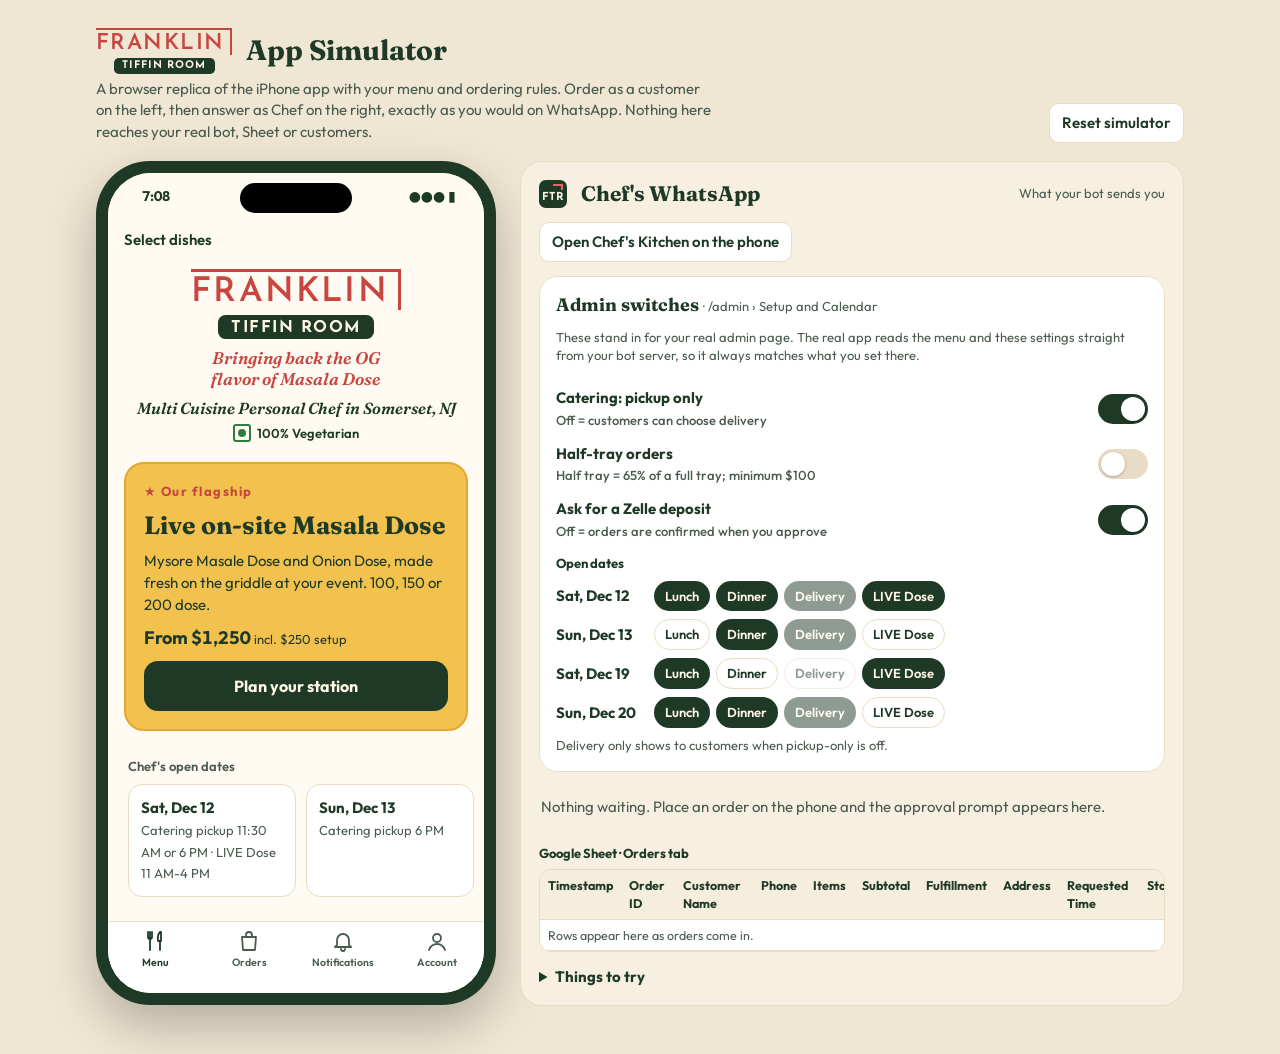
==== app-preview/index.html @ d7a09cd4 "Add FTR app simulator at /app-preview Co-Authored-By: Claude Opus 5.5 <noreply@anthropic.com> Claude" ====
<!doctype html>
<html lang="en">
<head>
<meta charset="utf-8">
<meta name="viewport" content="width=device-width, initial-scale=1, viewport-fit=cover">
<meta name="robots" content="noindex">
<title>FTR App Simulator</title>
<link rel="preconnect" href="https://fonts.googleapis.com">
<link rel="preconnect" href="https://fonts.gstatic.com" crossorigin>
<link href="https://fonts.googleapis.com/css2?family=Fraunces:ital,opsz,wght@0,9..144,700;1,9..144,600&family=Josefin+Sans:wght@600;700&family=Outfit:wght@400;500;600;700&display=swap" rel="stylesheet">
<style>
/* Layout: an iPhone-sized frame running the FTR app on the left, the chef's WhatsApp side on the right; stacks on narrow screens.
   Brand: the FTR catering flyers - cream paper, forest green, chili red, marigold gold; Fraunces / Josefin Sans / Outfit. */
:root {
  --bg: #efe6d3; --page: #fffbf3; --surface: #ffffff; --surface2: #f6eedd; --line: #e8dcc4;
  --ink: #1e3a27; --muted: #4a5a4e; --red: #c8463f; --forest: #1e3a27; --cream: #fff6e6;
  --leaf: #1e3a27; --leaf-ink: #fff6e6; --leaf-soft: #e6ede4;
  --tur: #f2c14e; --tur-line: #e3a72f; --tur-soft: #fbefd0; --tur-ink: #7a5200; --chili: #c8463f; --chili-soft: #f8ddd6; --bad: #b23a2c; --veg: #2e7d3a;
  --frame: #1e3a27; --wa: #f7f0e1; --wa-bubble: #ffffff;
  --f-display: "Fraunces", Georgia, "Times New Roman", serif;
  --f-logo: "Josefin Sans", "Futura", "Century Gothic", sans-serif;
  --f-body: "Outfit", "Segoe UI", system-ui, -apple-system, sans-serif;
}
@media (prefers-color-scheme: dark) { :root:not([data-theme="light"]) {
  --bg: #0b120e; --page: #111a14; --surface: #18241c; --surface2: #213027; --line: #2f3f34;
  --ink: #fff6e6; --muted: #b3bcaf; --red: #e8675e; --leaf: #f2c14e; --leaf-ink: #1e3a27; --leaf-soft: #22362a;
  --tur-soft: #3a2f14; --tur-ink: #f6d38a; --chili: #e8675e; --chili-soft: #43231d; --bad: #f08a7c; --veg: #6cc196;
  --frame: #000000; --wa: #141e18; --wa-bubble: #1c2a21; color-scheme: dark; } }
:root[data-theme="dark"] {
  --bg: #0b120e; --page: #111a14; --surface: #18241c; --surface2: #213027; --line: #2f3f34;
  --ink: #fff6e6; --muted: #b3bcaf; --red: #e8675e; --leaf: #f2c14e; --leaf-ink: #1e3a27; --leaf-soft: #22362a;
  --tur-soft: #3a2f14; --tur-ink: #f6d38a; --chili: #e8675e; --chili-soft: #43231d; --bad: #f08a7c; --veg: #6cc196;
  --frame: #000000; --wa: #141e18; --wa-bubble: #1c2a21; color-scheme: dark; }

* { box-sizing: border-box; }
body { background: var(--bg); color: var(--ink); font: 15px/1.45 var(--f-body); -webkit-font-smoothing: antialiased; }
button, input, textarea { font: inherit; color: inherit; }
button { cursor: pointer; }
:focus-visible { outline: 2px solid var(--leaf); outline-offset: 2px; }
.num { font-variant-numeric: tabular-nums; }
@media (prefers-reduced-motion: reduce) { * { transition: none !important; animation: none !important; } }

.wrap { max-width: 1120px; margin: 0 auto; padding-block: 20px 40px; padding-left: max(16px, env(safe-area-inset-left, 0px)); padding-right: max(16px, env(safe-area-inset-right, 0px)); }
.intro { display: flex; flex-wrap: wrap; align-items: end; justify-content: space-between; gap: 8px 20px; margin-bottom: 18px; }
.intro h1 { font: 700 28px/1.1 var(--f-display); margin: 0; text-wrap: balance; }
.intro p { margin: 4px 0 0; color: var(--muted); max-width: 62ch; }
.stage { display: grid; grid-template-columns: 400px minmax(0, 1fr); gap: 24px; align-items: start; }
@media (max-width: 860px) { .stage { grid-template-columns: minmax(0, 1fr); } }

/* phone */
.phone { width: 100%; max-width: 400px; margin: 0 auto; background: var(--frame); border-radius: 54px; padding: 12px; box-shadow: 0 20px 50px rgba(0,0,0,.25); }
.screen { position: relative; height: 820px; max-height: calc(100vh - 60px); min-height: 640px; border-radius: 43px; overflow: hidden; background: var(--page); display: flex; flex-direction: column; }
.status { height: 46px; flex: none; display: flex; align-items: center; justify-content: space-between; padding: 0 28px 0 34px; font-weight: 700; font-size: 14px; background: var(--page); position: relative; z-index: 3; }
.island { position: absolute; left: 50%; top: 10px; transform: translateX(-50%); width: 112px; height: 30px; border-radius: 20px; background: #000; }
.nav { flex: none; display: flex; align-items: center; gap: 8px; min-height: 44px; padding: 0 16px; background: var(--page); border-bottom: 1px solid transparent; }
.nav .title { flex: 1; text-align: center; font-weight: 700; font-size: 16px; }
.nav .side { min-width: 64px; display: flex; }
.nav .side.r { justify-content: flex-end; }
.link { background: none; border: 0; padding: 6px 0; color: var(--leaf); font-weight: 600; }
.body { flex: 1; overflow-y: auto; overflow-x: hidden; -webkit-overflow-scrolling: touch; }
.tabs { flex: none; display: grid; grid-template-columns: repeat(4, 1fr); background: var(--surface); border-top: 1px solid var(--line); padding: 6px 0 22px; }
.tab { background: none; border: 0; display: grid; justify-items: center; gap: 2px; font-size: 10.5px; font-weight: 600; color: var(--muted); position: relative; }
.tab svg { width: 24px; height: 24px; fill: none; stroke: currentColor; stroke-width: 1.8; stroke-linecap: round; stroke-linejoin: round; }
.tab.on { color: var(--leaf); }
.badge { position: absolute; top: -2px; left: calc(50% + 6px); min-width: 18px; height: 18px; border-radius: 9px; background: var(--chili); color: #fff; font-size: 11px; font-weight: 700; display: grid; place-items: center; padding: 0 5px; }

.mark { width: 28px; height: 28px; border-radius: 24%; flex: none; background: var(--forest); color: var(--cream); font: 700 11px/1 var(--f-logo); letter-spacing: .5px; display: grid; place-items: center; position: relative; padding-top: 7px; }
.mark::before { content: "FTR"; }
.mark::after { content: ""; position: absolute; top: 15%; right: 14%; width: 30%; height: 16%; border-top: 2px solid #e8675e; border-right: 2px solid #e8675e; }
.logo { display: inline-flex; flex-direction: column; align-items: center; gap: calc(var(--s) * .13); --s: 32px; }
.logo .fr { font: 600 var(--s)/1 var(--f-logo); letter-spacing: calc(var(--s) * .065); color: var(--red); border-top: calc(var(--s) * .11) solid var(--red); border-right: calc(var(--s) * .11) solid var(--red); padding: calc(var(--s) * .13) calc(var(--s) * .26) 0 0; }
.logo .tr { background: var(--forest); color: var(--cream); font: 700 calc(var(--s) * .48)/1 var(--f-logo); letter-spacing: calc(var(--s) * .045); padding: calc(var(--s) * .15) calc(var(--s) * .39) calc(var(--s) * .09); border-radius: calc(var(--s) * .22); }
.tagline { font: italic 600 17px/1.25 var(--f-display); color: var(--red); text-wrap: balance; }
.veg { display: inline-flex; align-items: center; gap: 6px; font-weight: 600; font-size: 13px; }
.veg i { width: 18px; height: 18px; border: 2px solid var(--veg); border-radius: 3px; display: grid; place-items: center; }
.veg i::after { content: ""; width: 8px; height: 8px; border-radius: 50%; background: var(--veg); }
.pad { padding: 0 20px; }
.h-big { font: 700 31px/1.1 var(--f-display); margin: 0; letter-spacing: -.01em; text-wrap: balance; }
.h-sec { font: 700 24px/1.15 var(--f-display); margin: 0; color: var(--red); }
.h-card { font: 700 19px/1.2 var(--f-display); margin: 0; }
.muted { color: var(--muted); }
.small { font-size: 13px; }
.stack { display: flex; flex-direction: column; gap: 12px; }
.row { display: flex; align-items: center; gap: 10px; }
.spread { display: flex; align-items: baseline; justify-content: space-between; gap: 10px; }

.dates { display: flex; gap: 10px; overflow-x: auto; padding: 0 20px 4px; scrollbar-width: none; }
.dcard { flex: none; width: 168px; padding: 12px; background: var(--surface); border: 1px solid var(--line); border-radius: 14px; }
.dcard b { display: block; }
.dish { width: 100%; display: flex; gap: 12px; align-items: baseline; text-align: left; background: none; border: 0; border-bottom: 1px solid var(--line); padding: 14px 20px; }
.dish .t { font: 700 18px/1.2 var(--f-display); }
.dish .d { font-size: 13.5px; color: var(--muted); display: -webkit-box; -webkit-line-clamp: 2; -webkit-box-orient: vertical; overflow: hidden; }
.dish .p { margin-left: auto; text-align: right; font-weight: 700; white-space: nowrap; }
.chip { display: inline-block; font-size: 12px; font-weight: 600; padding: 2px 8px; border-radius: 99px; background: var(--leaf-soft); color: var(--leaf); }
.lds { margin: 0 16px; padding: 18px; border-radius: 20px; background: var(--tur); border: 2px solid var(--tur-line); color: #1e3a27; display: flex; flex-direction: column; gap: 10px; }
.lds .flag { color: #c8463f; font-weight: 700; font-size: 13px; letter-spacing: 1.5px; }
.lds .btn { background: #1e3a27; color: #fff6e6; }
.panel { background: var(--surface); border: 1px solid var(--line); border-radius: 18px; padding: 16px; display: flex; flex-direction: column; gap: 12px; }
.notice { display: flex; gap: 10px; padding: 11px 12px; border-radius: 12px; background: var(--leaf-soft); font-size: 14px; }
.notice.warn { background: var(--tur-soft); }
.notice.bad { background: var(--chili-soft); }
.notice::before { content: "i"; flex: none; width: 18px; height: 18px; border-radius: 50%; display: grid; place-items: center; font-size: 12px; font-weight: 700; background: var(--leaf); color: var(--leaf-ink); }
.notice.warn::before { content: "!"; background: var(--tur); color: #1e3a27; }
.notice.bad::before { content: "!"; background: var(--bad); color: #fff; }

.btn { width: 100%; min-height: 50px; border: 0; border-radius: 14px; background: var(--leaf); color: var(--leaf-ink); font-weight: 700; font-size: 16px; padding: 0 16px; }
.btn.tur { background: var(--tur); color: #1e3a27; }
.btn.soft { background: var(--leaf-soft); color: var(--leaf); font-weight: 600; min-height: 46px; }
.btn:disabled { opacity: .4; cursor: not-allowed; }
.btn:active:not(:disabled) { transform: scale(.98); }
.cartbar { flex: none; padding: 8px 16px; background: var(--page); border-top: 1px solid var(--line); }
.cartbar .btn { display: flex; justify-content: space-between; align-items: center; }
.field { width: 100%; padding: 12px 14px; border: 1px solid var(--line); border-radius: 12px; background: var(--surface); }
textarea.field { resize: vertical; min-height: 64px; }
.stepper { display: inline-flex; align-items: center; background: var(--surface2); border-radius: 99px; }
.stepper button { width: 38px; height: 38px; border: 0; background: none; color: var(--leaf); font-size: 20px; font-weight: 700; }
.stepper button:disabled { color: var(--muted); opacity: .4; }
.stepper span { min-width: 34px; text-align: center; font-weight: 700; font-size: 17px; }
.pick { display: grid; grid-template-columns: repeat(3, 1fr); gap: 10px; }
.opt { border: 1px solid var(--line); background: var(--surface); border-radius: 14px; padding: 12px 6px; text-align: center; }
.opt.on { background: var(--leaf); color: var(--leaf-ink); border-color: transparent; }
.opt b { display: block; font: 700 22px/1 var(--f-display); }
.datechips { display: flex; gap: 10px; overflow-x: auto; scrollbar-width: none; padding-bottom: 2px; }
.datechips .opt { flex: none; width: 90px; }
.datechips .opt b { font-size: 17px; margin-top: 2px; }
.choice { display: flex; gap: 12px; align-items: flex-start; width: 100%; text-align: left; border: 1px solid var(--line); background: var(--surface); border-radius: 12px; padding: 12px 14px; }
.choice.on { border-color: var(--leaf); box-shadow: inset 0 0 0 1px var(--leaf); }
.radio { flex: none; width: 20px; height: 20px; border-radius: 50%; border: 2px solid var(--muted); margin-top: 1px; }
.choice.on .radio { border-color: var(--leaf); background: radial-gradient(circle, var(--leaf) 0 45%, transparent 50%); }
.toggle { display: flex; align-items: center; justify-content: space-between; gap: 12px; font-weight: 600; }
.switch { flex: none; width: 50px; height: 30px; border-radius: 15px; border: 0; background: var(--line); position: relative; }
.switch::after { content: ""; position: absolute; top: 3px; left: 3px; width: 24px; height: 24px; border-radius: 50%; background: #fff; box-shadow: 0 1px 3px rgba(0,0,0,.25); transition: left .15s; }
.switch.on { background: var(--leaf); }
.switch.on::after { left: 23px; }
.line { display: flex; gap: 10px; align-items: baseline; }
.line .r { margin-left: auto; white-space: nowrap; }
.pill { display: inline-block; white-space: nowrap; flex: none; font-size: 12.5px; font-weight: 600; padding: 3px 10px; border-radius: 99px; background: var(--surface2); color: var(--muted); }
.pill.act { background: var(--tur-soft); color: var(--tur-ink); }
.pill.good { background: var(--leaf-soft); color: var(--leaf); }
.pill.bad { background: var(--chili-soft); color: var(--bad); }
.ocard { width: 100%; text-align: left; background: var(--surface); border: 1px solid var(--line); border-radius: 16px; padding: 14px; display: flex; flex-direction: column; gap: 6px; }
.ocard.act { border-color: var(--tur); }
iframe.kitchen { flex: 1; width: 100%; border: 0; background: var(--page); }
.tile { flex: none; width: 50px; border: 1px solid var(--line); border-radius: 10px; overflow: hidden; background: var(--surface); display: flex; flex-direction: column; align-items: center; }
.tile b { width: 100%; text-align: center; background: var(--red); color: #fff6e6; font-size: 11px; font-weight: 700; padding: 3px 0; }
.tile span { font: 700 22px/1.1 var(--f-display); padding-top: 2px; }
.tile i { font-style: normal; font-size: 11px; font-weight: 600; color: var(--muted); padding-bottom: 4px; }
.copyrow { display: flex; align-items: center; gap: 10px; width: 100%; text-align: left; border: 0; background: var(--surface2); border-radius: 12px; padding: 10px 12px; }
.copyrow .v { font-weight: 700; word-break: break-all; }
.big-money { font: 700 34px/1 var(--f-display); }
.bubble { display: flex; gap: 10px; align-items: flex-start; }
.bubble .b { flex: 1; min-width: 0; background: var(--surface); border-radius: 4px 18px 18px 18px; padding: 12px 14px; white-space: pre-wrap; word-wrap: break-word; }
.bubble.unread .b { background: var(--leaf-soft); }
.pstep { display: flex; gap: 12px; align-items: flex-start; }
.pnum { flex: none; width: 28px; height: 28px; border-radius: 50%; background: var(--forest); color: var(--cream); display: grid; place-items: center; font: 700 15px/1 var(--f-logo); padding-top: 2px; }
.zqr { display: block; width: 200px; max-width: 100%; margin: 0; border-radius: 10px; background: #fff; padding: 6px; image-rendering: pixelated; }
.qr { width: 150px; height: 150px; margin: 0 auto; border-radius: 10px; background: var(--surface2); display: grid; place-items: center; text-align: center; font-size: 12px; color: var(--muted); padding: 10px; }

/* tiffin progress */
.tiffin { display: flex; gap: 18px; align-items: flex-end; }
.carrier { display: flex; flex-direction: column; align-items: center; gap: 6px; width: 84px; flex: none; }
.handle { width: 46px; height: 20px; border: 4px solid color-mix(in srgb, var(--muted) 55%, transparent); border-bottom: 0; border-radius: 12px 12px 0 0; }
.tier { width: 72px; height: 34px; border-radius: 9px; background: linear-gradient(90deg, var(--surface2), var(--line), var(--surface2)); position: relative; }
.tier::before { content: ""; position: absolute; left: 0; right: 0; top: 4px; height: 2px; background: var(--line); }
.tier.full::after { content: ""; position: absolute; inset: 4px; border-radius: 6px; background: var(--tur); box-shadow: inset 0 0 0 1px var(--tur-line); }
.tier.closed::after { background: var(--chili); }
.tier.now { outline: 2px dashed var(--tur); outline-offset: -1px; }
.base { width: 84px; height: 10px; border-radius: 6px; background: color-mix(in srgb, var(--muted) 35%, transparent); }
.steps { flex: 1; display: flex; flex-direction: column; padding-bottom: 13px; }
.steps div { height: 40px; display: flex; align-items: center; justify-content: space-between; gap: 8px; color: var(--muted); }
.steps div.done { color: var(--ink); font-weight: 700; }
.steps div.now { color: var(--tur-ink); font-weight: 700; }

/* sheets */
.sheet-back { position: absolute; inset: 0; background: rgba(0,0,0,.35); z-index: 5; display: flex; align-items: flex-end; }
.sheet-back.anim { animation: fade .18s ease-out; }
.sheet { width: 100%; height: calc(100% - 54px); background: var(--page); border-radius: 14px 14px 0 0; display: flex; flex-direction: column; overflow: hidden; }
.anim .sheet { animation: up .24s ease-out; }
.grab { width: 38px; height: 5px; border-radius: 3px; background: var(--line); margin: 6px auto 0; flex: none; }
@keyframes up { from { transform: translateY(40px); opacity: .6; } }
@keyframes fade { from { opacity: 0; } }
.sms { position: absolute; left: 10px; right: 10px; top: 52px; z-index: 9; background: color-mix(in srgb, var(--surface) 92%, transparent); backdrop-filter: blur(8px); border: 1px solid var(--line); border-radius: 18px; padding: 10px 14px; box-shadow: 0 8px 24px rgba(0,0,0,.18); animation: drop .3s ease-out; }
@keyframes drop { from { transform: translateY(-20px); opacity: 0; } }

/* chef side */
.chef { background: var(--wa); border: 1px solid var(--line); border-radius: 22px; padding: 18px; display: flex; flex-direction: column; gap: 14px; min-width: 0; }
.chef-head { display: flex; flex-wrap: wrap; align-items: center; gap: 10px 14px; }
.chef-head h2 { font: 700 21px/1.2 var(--f-display); margin: 0; flex: 1; min-width: 200px; }
.chef .msg { background: var(--wa-bubble); border-radius: 4px 16px 16px 16px; padding: 12px 14px; white-space: pre-wrap; word-wrap: break-word; box-shadow: 0 1px 1px rgba(0,0,0,.06); }
.chef .msg .hd { font-weight: 700; margin-bottom: 4px; }
.chef .btns { display: grid; grid-template-columns: repeat(auto-fit, minmax(120px, 1fr)); gap: 1px; margin-top: 10px; border-top: 1px solid var(--line); background: var(--line); border-radius: 0 0 12px 12px; overflow: hidden; }
.chef .btns button { border: 0; background: var(--wa-bubble); color: var(--leaf); font-weight: 700; padding: 10px; }
.chef .inline { display: flex; flex-wrap: wrap; gap: 8px; margin-top: 10px; }
.chef .inline input { flex: 1; min-width: 120px; padding: 9px 12px; border: 1px solid var(--line); border-radius: 10px; background: var(--surface); }
.chef .inline button { border: 0; border-radius: 10px; background: var(--leaf); color: var(--leaf-ink); font-weight: 700; padding: 9px 14px; }
.chef .when { font-size: 12px; color: var(--muted); margin-top: 6px; }
.empty { color: var(--muted); padding: 10px 2px; }
.ghost { border: 1px solid var(--line); background: var(--surface); border-radius: 10px; padding: 8px 12px; font-weight: 600; }
.log { font-size: 13px; color: var(--muted); display: flex; flex-direction: column; gap: 4px; max-height: 180px; overflow: auto; }
.sheetrow { overflow-x: auto; border: 1px solid var(--line); border-radius: 12px; background: var(--surface); }
.sheetrow table { border-collapse: collapse; font-size: 12.5px; min-width: 720px; width: 100%; }
.sheetrow th, .sheetrow td { border-bottom: 1px solid var(--line); padding: 6px 8px; text-align: left; vertical-align: top; }
.sheetrow th { background: var(--surface2); font-weight: 700; }
details.howto summary { cursor: pointer; font-weight: 700; }
</style>
</head>
<body>


<div class="wrap">
  <div class="intro">
    <div>
      <div class="row" style="gap:14px;align-items:center"><span class="logo" style="--s:22px"><span class="fr">FRANKLIN</span><span class="tr">TIFFIN ROOM</span></span><h1>App Simulator</h1></div>
      <p>A browser replica of the iPhone app with your menu and ordering rules. Order as a customer on the left, then answer as Chef on the right, exactly as you would on WhatsApp. Nothing here reaches your real bot, Sheet or customers.</p>
    </div>
    <button class="ghost" data-a="reset">Reset simulator</button>
  </div>
  <div class="stage">
    <div class="phone"><div class="screen" id="screen"></div></div>
    <section class="chef" id="chef" aria-label="Chef's WhatsApp"></section>
  </div>
</div>

<script>
(function () {
"use strict";

// ------------------------------------------------------------------ menu (your sample menu from /admin)
const MENU = {"settings":{"businessName":"Franklin Tiffin Room","shortName":"FTR","tagline":"your home-style cooking chef","phoneDisplay":"1-234-FTR-DOSE (387-3673)","minOrderSubtotal":150,"maxOrderQtyPerItem":4,"cateringPickupOnly":true,"halfTrays":false,"halfTrayPercent":65,"payment":{"enabled":true,"zelleTo":"FranklinTiffinRoom","zelleName":"","depositPercent":50,"cateringHoursBefore":48,"ldsDaysBefore":3,"ldsTime":"10:00"},"delivery":{"ldsMaxMiles":40,"maxMiles":25}},
"categories":[{"id":"south-indian-catering","title":"South Indian Catering","subtitle":"South Indian - authentic Hoysala Karnataka style vegetarian delicacies catering menu","items":[
{"id":"bisi-bele-bhath","title":"Bisi Bele Bhath","description":"Bisi bele bath is a famous, spicy rice dish from Karnataka (originated in Mysore Palace kitchen), India, made by cooking rice, toor dal (pigeon pea lentils), mixed vegetables, and tamarind together with a special aromatic spice blend.","price":170,"size":"Large","servesMin":40,"servesMax":45},
{"id":"mosaranna","title":"Mosaranna","description":"Mosaranna is a traditional South Indian comfort food made of soft-cooked mashed rice mixed with fresh yogurt and a fragrant oil tempering.","price":120,"size":"Large","servesMin":50,"servesMax":55},
{"id":"vangi-bhath","title":"Vangi Bhath","description":"Vangi Bath (or Vangi Bhath) is a popular South Indian spiced rice dish. The name translates to \"brinjal\" (eggplant) and \"rice\". It features cooked rice tossed with tender sauteed eggplants and a special, aromatic blend of roasted lentils, coconut, and spices.","price":150,"size":"Large","servesMin":40,"servesMax":45},
{"id":"saaru","title":"Saaru","description":"Saaru is a traditional, watery South Indian soup-like dish also known as rasam, characterized by a sharp balance of spicy, sour, and tangy flavors. It is made with a liquid base of tamarind, tomatoes, and a spice blend called saaru pudi.","price":100,"size":"10 quarts","servesMin":50,"servesMax":60},
{"id":"majjige-huli","title":"Majjige HuLi","description":"Majjige huli is a traditional Karnataka-style, yogurt-based South Indian vegetarian curry made with buttermilk, coconut, and tender vegetables.","price":125,"size":"10 quarts","servesMin":50,"servesMax":60},
{"id":"maddur-vade","title":"Maddur Vade","description":"Maddur vade is a savory, crunchy deep-fried fritter made with rice flour, semolina (rava), and all-purpose flour (maida). It originates from the town of Maddur in Karnataka, India, and features a textured, cracked outer crust with a soft center.","price":100,"size":"50 pcs","servesMin":50,"servesMax":1},
{"id":"palya","title":"Palya","description":"Palya is a classic South Indian dry vegetable stir-fry, typically featuring chopped vegetables, a spiced oil tempering, and fresh coconut. PRICE DEPENDS ON SEASONALLY AVAILABLE VEGETABLES AND CHOICE OF VEGETABLES","price":120,"size":"Large","servesMin":50,"servesMax":60,"requiresNote":true,"notePrompt":"Which vegetable would you like for the Palya? (e.g. beans, cabbage, carrot)"},
{"id":"kosambari","title":"Kosambari","description":"Kosambari is a traditional South Indian raw salad made from soaked split pulses, fresh vegetables, and a light tempering.","price":80,"size":"Large","servesMin":60,"servesMax":70},
{"id":"huggi-w-hunse-gojju","title":"Huggi w/huNse gojju","description":"Huggi is a traditional comfort food from Karnataka. Khara Huggi (a savory rice and lentil dish similar to pongal or khichdi)","price":150,"size":"Large","servesMin":40,"servesMax":50},
{"id":"bajji-pakoda","title":"Bajji / pakoda","description":"125 - 150 pieces of mix - bell pepper, herekai, alugadde, zucchini, onion.","price":100,"size":"Large","servesMin":1,"servesMax":1},
{"id":"huli","title":"Huli","description":"Huli is a traditional, comforting lentil and vegetable stew from Karnataka characterized by its tangy, spiced flavor profile. It relies on a blend of cooked lentils, fresh vegetables, tamarind for sourness, and a ground coconut spice paste.","price":130,"size":"10 Quarts","servesMin":50,"servesMax":55},
{"id":"payasa","title":"Payasa","description":"Payasa (or Payasam) is a traditional and creamy South Indian sweet pudding or kheer from Karnataka, made with a base of milk or coconut milk, sweetened with sugar or jaggery, and flavored with cardamom, cashews, and grapes.","price":100,"size":"Medium","servesMin":50,"servesMax":55},
{"id":"sweet-huggi","title":"Sweet Huggi","description":"Sweet huggi (also known as sihi huggi or hugge) is a traditional South Indian comfort dessert from Karnataka made with rice or broken wheat, moong dal, jaggery, and ghee.","price":100,"size":"Half","servesMin":40,"servesMax":50},
{"id":"jamoon","title":"Jamoon","description":"DRY or WET - Gulab jamoon (or gulab jamun) is a famous sweet ball made from milk and soaked in sugar syrup. It is soft, very sweet, and has a rich smell of cardamom and rose water.","price":100,"size":"50 pcs","servesMin":50,"servesMax":50},
{"id":"ambode","title":"Ambode","description":"Ambode is a traditional Karnataka-style crispy lentil fritter made primarily with coarse chana dal, fresh dill leaves, and aromatic spices.","price":100,"size":"100 pcs","servesMin":50,"servesMax":100}]}],
"lds":{"title":"LIVE Dose Station","subtitle":"Made-to-order Mysore Masale Dose and Onion Dose, cooked live at your event","setupFee":250,"pricePerHundred":1000,"minTotal":100,"maxTotal":200,"increment":50,"mdTitle":"Mysore Masale Dose","mdDescription":"Crispy Mysore Masale Dose (MD) cooked live, served with red garlic chutney, potato masale, and green chutney.","odTitle":"Onion Dose","odDescription":"Crispy Onion Dose (OD) cooked live from the same station.","setupMinutes":30,"closeoutMinutes":30,"delayFeePerHour":200,"servingMinutesByTotal":{"100":75,"150":90,"200":120},"travelFreeMiles":20,"travelFeePerBlock":50,"travelBlockMiles":10}};
const ST = MENU.settings, LDS = MENU.lds, CAT = MENU.categories[0];
const TZ = "America/New_York";
const CODE = "246810";
const ZELLE_QR = "[data-uri]";

// Sample addresses the simulator's map lookup knows (miles from the Somerset kitchen).
const PLACES = [
  { key: "princeton", label: "25 Oak Ave, Princeton, NJ 08540", miles: 13.6 },
  { key: "edison", label: "100 Main St, Edison, NJ 08817", miles: 6.2 },
  { key: "hoboken", label: "300 Washington St, Hoboken, NJ 07030", miles: 31.4 },
  { key: "philadelphia", label: "1 Market St, Philadelphia, PA 19106", miles: 51.1 }
];

// ------------------------------------------------------------------ dates & time helpers
function todayISO() { return new Date().toLocaleDateString("en-CA", { timeZone: TZ }); }
function addDays(iso, n) { const [y, m, d] = iso.split("-").map(Number); return new Date(Date.UTC(y, m - 1, d + n)).toISOString().slice(0, 10); }
function dow(iso) { const [y, m, d] = iso.split("-").map(Number); return new Date(Date.UTC(y, m - 1, d)).getUTCDay(); }
function dateLabel(iso) { const [y, m, d] = iso.split("-").map(Number); return new Date(Date.UTC(y, m - 1, d)).toLocaleDateString("en-US", { weekday: "short", month: "short", day: "numeric", timeZone: "UTC" }); }
function t12(t) { const [h, m] = t.split(":").map(Number); return (h % 12 || 12) + ":" + String(m).padStart(2, "0") + (h >= 12 ? " PM" : " AM"); }
function tShort(t) { return t12(t).replace(":00 ", " "); }
function mins(t) { const [h, m] = t.split(":").map(Number); return h * 60 + m; }
function hhmm(n) { return String(Math.floor(n / 60) % 24).padStart(2, "0") + ":" + String(n % 60).padStart(2, "0"); }

// Chef's open dates: the next two weekends. What each date offers comes from the
// calendar switches in the Chef panel (Lunch, Dinner, Delivery, LIVE Dose) - like /admin.
const LDS_WINDOWS = [{ start: "11:00", end: "16:00" }, { start: "11:00", end: "16:00" }, { start: "17:00", end: "21:00" }, { start: "11:00", end: "16:00" }];
const DEFAULT_DAYS = [{ am: true, pm: true, delivery: true, lds: true }, { am: false, pm: true, delivery: true, lds: false }, { am: true, pm: false, delivery: false, lds: true }, { am: true, pm: true, delivery: true, lds: false }];
const DEFAULT_SETTINGS = { pickupOnly: true, halfTrays: false, deposit: true };
function baseDates() {
  let sat = todayISO();
  while (dow(sat) !== 6) sat = addDays(sat, 1);
  return [sat, addDays(sat, 1), addDays(sat, 7), addDays(sat, 8)];
}
function chefDates() {
  return baseDates().map((date, i) => {
    const t = S.days[i];
    return { date, pickupAM: t.am, pickupPM: t.pm, catering: t.delivery && !S.settings.pickupOnly ? [{ start: "12:00", end: "18:00" }] : [], liveDose: t.lds ? [LDS_WINDOWS[i]] : [] };
  }).filter((d) => d.pickupAM || d.pickupPM || d.catering.length || d.liveDose.length);
}
function summary(d) {
  const parts = [], p = [];
  if (d.pickupAM) p.push("11:30 AM");
  if (d.pickupPM) p.push("6 PM");
  if (p.length) parts.push("Catering pickup " + p.join(" or "));
  if (d.catering.length) parts.push("Catering delivery " + d.catering.map((w) => tShort(w.start) + "-" + tShort(w.end)).join(", "));
  if (d.liveDose.length) parts.push("LIVE Dose " + d.liveDose.map((w) => tShort(w.start) + "-" + tShort(w.end)).join(", "));
  return parts.join(" · ");
}
function ldsMinutes(total) { return LDS.setupMinutes + (LDS.servingMinutesByTotal[total] || Math.round(total * 0.6)) + LDS.closeoutMinutes; }
function slotsFor(d, kind, plates, ful) {
  if (kind === "lds") {
    const len = ldsMinutes(plates), out = [];
    d.liveDose.forEach((w) => { for (let s = mins(w.start); s + len <= mins(w.end); s += len) out.push({ id: "slot:" + hhmm(s) + "-" + hhmm(s + len), title: t12(hhmm(s)) + " - " + t12(hhmm(s + len)) }); });
    return out;
  }
  const out = [];
  if (ful === "delivery") {
    d.catering.forEach((w) => { for (let s = mins(w.start); s + 180 <= mins(w.end); s += 180) out.push({ id: "slot:" + hhmm(s) + "-" + hhmm(s + 180), title: t12(hhmm(s)) + " - " + t12(hhmm(s + 180)) }); });
    return out;
  }
  if (d.pickupAM) out.push({ id: "slot:pickup-am", title: "Pickup by 11:30 AM", sub: "Lunch order" });
  if (d.pickupPM) out.push({ id: "slot:pickup-pm", title: "Pickup by 6:00 PM", sub: "Dinner order" });
  return out;
}
function ldsSchedule(start, total) {
  const s = mins(start), first = s + LDS.setupMinutes, last = first + (LDS.servingMinutesByTotal[total] || Math.round(total * 0.6)), wrap = last + LDS.closeoutMinutes;
  return { arrival: t12(start), firstDose: t12(hhmm(first)), lastDose: t12(hhmm(last)), wrapUp: t12(hhmm(wrap)) };
}
function travelFee(miles) { if (miles == null) return null; if (miles <= LDS.travelFreeMiles) return 0; return Math.ceil((miles - LDS.travelFreeMiles) / LDS.travelBlockMiles) * LDS.travelFeePerBlock; }
function ldsPrice(total) { return (total * LDS.pricePerHundred) / 100 + LDS.setupFee; }

// Zelle deposit deadline (same rule as payments.js): catering 48h before the day; LIVE Dose 10 AM three days before.
function deadlineFor(order) {
  const [y, m, d] = order.eventDate.split("-").map(Number);
  let t;
  if (order.type === "lds") t = new Date(Date.UTC(y, m - 1, d - 3, 15, 0)); // 10:00 ET (EST)
  else t = new Date(Date.UTC(y, m - 1, d - 2, 5, 0) - 60000); // 11:59 PM ET the night before
  const min = Date.now() + 2 * 3600000;
  return new Date(Math.max(t.getTime(), min));
}
function deadlineLabel(dt) { return new Date(dt).toLocaleString("en-US", { timeZone: TZ, weekday: "short", month: "short", day: "numeric", hour: "numeric", minute: "2-digit" }); }

// ------------------------------------------------------------------ formatting
const esc = (v) => String(v == null ? "" : v).replace(/[&<>"']/g, (c) => ({ "&": "&amp;", "<": "&lt;", ">": "&gt;", '"': "&quot;", "'": "&#39;" }[c]));
function money(n, cents) { const show = cents == null ? Math.round(n) !== n : cents; return "$" + Number(n || 0).toLocaleString("en-US", { minimumFractionDigits: show ? 2 : 0, maximumFractionDigits: show ? 2 : 0 }); }
function phoneFmt(d) { d = String(d).replace(/\D/g, "").slice(0, 10); if (!d) return ""; if (d.length <= 3) return "(" + d; if (d.length <= 6) return "(" + d.slice(0, 3) + ") " + d.slice(3); return "(" + d.slice(0, 3) + ") " + d.slice(3, 6) + "-" + d.slice(6); }
function orderId(prefix) { return prefix + "-" + Date.now().toString(36).toUpperCase(); }
function stamp() { return new Date().toLocaleString("en-US", { timeZone: TZ, month: "short", day: "numeric", hour: "numeric", minute: "2-digit" }); }

// ------------------------------------------------------------------ state
const KEY = "ftr-sim-v1";
function fresh() {
  return {
    user: null, // { phone, first, last }
    cart: { lines: [], lds: null },
    orders: [], inbox: [], chefLog: [], sheet: [],
    settings: { ...DEFAULT_SETTINGS }, days: DEFAULT_DAYS.map((d) => ({ ...d })), savedAt: null,
    ui: { tab: "menu", stack: { menu: [], orders: [], messages: [], account: [] }, sheet: null, sms: null }
  };
}
let S;
try { S = JSON.parse(localStorage.getItem(KEY)) || fresh(); } catch (e) { S = fresh(); }
if (!S.ui || !S.ui.stack) S = fresh();
S.ui.sheet = null; S.ui.sms = null; S.ui.selecting = false; S.ui.picked = [];
if (!S.settings) S.settings = { ...DEFAULT_SETTINGS };
if (!S.days) S.days = DEFAULT_DAYS.map((d) => ({ ...d }));
const draft = {};
let animNext = false; // typed text that shouldn't trigger re-renders
function save() { try { localStorage.setItem(KEY, JSON.stringify(S)); } catch (e) { /* private window */ } }

// Half trays (admin switch): whole trays at full price, a half tray at 65% of a full one.
const HALF = () => S.settings.halfTrays;
const STEP = () => (HALF() ? 0.5 : 1);
const trayTotal = (price, qty) => Math.floor(qty) * price + (qty % 1 ? Math.round(price * 0.65 * 100) / 100 : 0);
const minOrder = () => (HALF() ? 100 : ST.minOrderSubtotal);
const qtyText = (q) => (q % 1 ? (Math.floor(q) || "") + "½" : String(q));
const cartTotal = () => S.cart.lds ? S.cart.lds.price : S.cart.lines.reduce((s, l) => s + trayTotal(l.price, l.qty), 0);
const cartCount = () => S.cart.lds ? 1 : S.cart.lines.length;
const dishById = (id) => CAT.items.find((i) => i.id === id);
const needsYou = (o) => o.stage === "deposit_due" || o.stage === "quote_ready";
const unread = () => S.inbox.filter((m) => !m.read).length;

// What the bot would text the customer -> lands in the app's Messages tab.
// Every message is labelled, the same rules as the server (appInbox.js).
const TAGS = [
  ["paid", "Payment confirmed", /^Payment received - thank you/i],
  ["not_received", "Payment not received", /hasn't received/i],
  ["released", "Released", /released/i],
  ["deposit_due", "Deposit due", /please send a \d+% deposit by Zelle/i],
  ["screenshot", "Screenshot received", /received your payment screenshot/i],
  ["declined", "Declined", /not able to take|isn't able to take|declined\b/i],
  ["approved", "Approved", /Chef approved your order|is confirmed!|^Confirmed! Your custom order|accepted the quote/i],
  ["received", "Received", /is being reviewed|has gone to the chef|passed your question along/i]
];
function classify(text, header) {
  if (/quote is ready/i.test(header || "")) return { tag: "quote", tagLabel: "Quote ready" };
  for (const [tag, tagLabel, re] of TAGS) if (re.test(text)) return { tag, tagLabel };
  return { tag: "update", tagLabel: "Update" };
}
function tell(text, extra) { S.inbox.unshift({ id: Math.random().toString(36).slice(2), at: stamp(), text, read: false, ...(extra || {}), ...classify(text, extra && extra.header) }); }
function chefLog(text) { S.chefLog.unshift(stamp() + " · " + text); }
function sheetRow(o) {
  const items = o.type === "custom" ? "CUSTOM REQUEST: " + o.request : o.lines.map((l) => l.kind === "lds" ? `LIVE Dose Station: ${l.detail}${l.travelFee ? ` (+$${l.travelFee.toFixed(2)} travel)` : ""}${l.note ? ` (note: ${l.note})` : ""}` : `${l.qtyLabel || l.qty}x ${l.title}${l.qty % 1 ? " (half tray)" : ""}${l.note ? ` (note: ${l.note})` : ""}`).join("; ");
  const row = S.sheet.find((r) => r.id === o.id);
  const data = { id: o.id, ts: o.createdAt, name: S.user ? S.user.first + " " + S.user.last : "", phone: S.user ? "1" + S.user.phone : "", items, subtotal: o.subtotal.toFixed(2), fulfillment: o.fulfillment || "custom", address: o.address || "", time: o.requestedTime || "", status: o.status, payment: payText(o) };
  if (row) Object.assign(row, data); else S.sheet.unshift(data);
}
function payText(o) {
  const p = o.payment; if (!p) return "";
  if (p.state === "paid") return `Deposit ${money(p.depositDue, true)} PAID; balance ${money(p.balance, true)}`;
  if (p.state === "review") return `Deposit ${money(p.depositDue, true)} - screenshot received, chef to confirm`;
  return `Deposit ${money(p.depositDue, true)} due by ${deadlineLabel(p.deadline)}`;
}
function setStatus(o, status, stage) { o.status = status; o.stage = stage; sheetRow(o); }

// ------------------------------------------------------------------ navigation
function cur() { const st = S.ui.stack[S.ui.tab]; return st[st.length - 1] || null; }
function push(screen, params) { S.ui.stack[S.ui.tab].push({ screen, ...(params || {}) }); render(true); }
function pop() { S.ui.stack[S.ui.tab].pop(); render(true); }
function openSheet(type, params) { animNext = true; S.ui.sheet = { type, view: params && params.view || null, ...(params || {}) }; render(true); }
function closeSheet() { S.ui.sheet = null; render(true); }

// ------------------------------------------------------------------ icons
const ICON = {
  menu: '<svg viewBox="0 0 24 24"><path d="M7 3v8M5 3v5a2 2 0 0 0 4 0V3M7 11v10M17 3c-2 2-2.5 5-2 9h3V3zM17 12v9"/></svg>',
  orders: '<svg viewBox="0 0 24 24"><path d="M5 8h14l-1 13H6zM9 8V6a3 3 0 0 1 6 0v2"/></svg>',
  messages: '<svg viewBox="0 0 24 24"><path d="M6 16V11a6 6 0 0 1 12 0v5l2 2H4zM10 20a2 2 0 0 0 4 0"/></svg>',
  account: '<svg viewBox="0 0 24 24"><circle cx="12" cy="9" r="4"/><path d="M4 21c1.5-4 4.5-6 8-6s6.5 2 8 6"/></svg>'
};

// ------------------------------------------------------------------ screens
function navBar(title, left, right) {
  return `<div class="nav"><div class="side">${left || ""}</div><div class="title">${title || ""}</div><div class="side r">${right || ""}</div></div>`;
}
const LOGO = (s) => `<span class="logo" style="--s:${s}px" role="img" aria-label="Franklin Tiffin Room"><span class="fr">FRANKLIN</span><span class="tr">TIFFIN ROOM</span></span>`;
const back = (label) => `<button class="link" data-a="pop">‹ ${esc(label || "Back")}</button>`;

function menuScreen() {
  const dates = chefDates();
  const rows = CAT.items.map((d) => {
    const n = S.cart.lines.filter((l) => l.id === d.id).reduce((s, l) => s + l.qty, 0);
    const meta = [d.size, d.servesMin > 1 ? `Serves ${d.servesMin}${d.servesMax > d.servesMin ? "–" + d.servesMax : ""}` : ""].filter(Boolean).join(" · ");
    const sel = S.ui.selecting, on = sel && S.ui.picked.includes(d.id);
    return `<button class="dish" data-a="${sel ? "pick" : "dish"}" data-x="${d.id}" ${sel ? `aria-pressed="${on}"` : ""}>${sel ? `<span class="radio" style="align-self:center;${on ? "border-color:var(--leaf);background:radial-gradient(circle,var(--leaf) 0 45%,transparent 50%)" : ""}"></span>` : ""}<div style="min-width:0"><div class="t">${esc(d.title)}</div>${meta ? `<div class="small muted">${esc(meta)}</div>` : ""}<div class="d">${esc(d.description)}</div></div><div class="p num">${money(d.price)}${n ? `<div><span class="chip">${n} in order</span></div>` : ""}</div></button>`;
  }).join("");
  return navBar("", `<button class="link" data-a="selectmode">${S.ui.selecting ? "Cancel" : "Select dishes"}</button>`, "") +
  `<div class="body"><div class="stack" style="gap:0;padding-bottom:24px">
    <div class="pad stack" style="padding-top:6px;padding-bottom:20px;gap:8px;align-items:center;text-align:center">${LOGO(34)}<div class="tagline">Bringing back the OG flavor of Masala Dose</div><div class="stack" style="gap:6px;align-items:center"><span style="font:italic 600 16px var(--f-display)">Multi Cuisine Personal Chef in Somerset, NJ</span><span class="veg"><i></i>100% Vegetarian</span></div></div>
    <div class="lds" style="margin-bottom:26px">
      <span class="flag">★ Our flagship</span>
      <div style="font:700 25px/1.15 var(--f-display)">Live on-site Masala Dose</div>
      <div>${LDS.mdTitle} and ${LDS.odTitle}, made fresh on the griddle at your event. 100, 150 or 200 dose.</div>
      <div><b class="num" style="font-size:18px">From ${money(ldsPrice(LDS.minTotal))}</b> <span class="small">incl. ${money(LDS.setupFee)} setup</span></div>
      <button class="btn" data-a="lds" ${dates.some((d) => d.liveDose.length) ? "" : "disabled"}>${S.cart.lds ? "Change your station" : "Plan your station"}</button>
      ${dates.some((d) => d.liveDose.length) ? "" : `<div class="small">No LIVE Dose dates open right now.</div>`}
    </div>
    <div class="pad small muted" style="font-weight:600;margin-bottom:8px">Chef's open dates</div>
    <div class="dates">${dates.map((d) => `<div class="dcard"><b>${dateLabel(d.date)}</b><span class="small muted">${summary(d)}</span></div>`).join("")}</div>
    <div class="pad" style="margin-top:26px"><h3 class="h-sec">${esc(CAT.title)}</h3><div class="muted small" style="margin:4px 0 6px">${esc(CAT.subtitle)}</div><div class="small muted">${S.settings.pickupOnly ? "Trays for pickup from our kitchen" : "Pickup or delivery"} · ${HALF() ? "full or half trays" : "full trays"}</div><div hidden>Trays for pickup from our kitchen · full trays</div></div>
    <div>${rows}</div>
    <div class="pad" style="margin-top:28px"><div class="panel"><div class="h-card">Something else in mind?</div><div class="muted">North Indian, Asian fusion, Italian or Mexican vegetarian - tell Chef what you need and get a price.</div><button class="btn soft" data-a="compose" data-x="custom">Ask for a custom quote</button></div></div>
  </div></div>` +
  (S.ui.selecting ? `<div class="cartbar"><button class="btn" data-a="multi" ${S.ui.picked.length ? "" : "disabled"} style="display:flex;justify-content:space-between;align-items:center"><span>${S.ui.picked.length ? S.ui.picked.length + " selected" : "Tap dishes to select them"}</span>${S.ui.picked.length ? "<span>Choose quantities</span>" : ""}</button></div>` : "") +
  (!S.ui.selecting && cartCount() ? `<div class="cartbar"><button class="btn" data-a="cart"><span>${S.cart.lds ? "LIVE Dose Station" : cartCount() + " dish" + (cartCount() === 1 ? "" : "es")}</span><span class="num">View order · ${money(cartTotal())}</span></button></div>` : "");
}

function gate(reason) {
  return `<div class="body"><div class="stack pad" style="align-items:center;text-align:center;padding-top:120px;gap:18px">${LOGO(30)}<div style="font-size:17px;max-width:30ch">${reason}</div><button class="btn" data-a="signin">Sign in with your phone number</button></div></div>`;
}

function ordersScreen() {
  const top = cur();
  if (top && top.screen === "order") return orderDetail(top.id);
  if (!S.user) return navBar("Orders") + gate("Sign in to see your orders, deposits and Chef's replies.");
  if (!S.orders.length) return navBar("Orders") + `<div class="body"><div class="stack pad" style="text-align:center;padding-top:100px"><div class="h-sec">No orders yet</div><div class="muted">When you send an order, you'll follow it here - from Chef's approval to your deposit and pickup.</div><button class="btn soft" data-a="tab" data-x="menu">Browse the menu</button></div></div>`;
  const card = (o) => {
    const [y, m, d] = dayKey(o).split("-").map(Number), dt = new Date(Date.UTC(y, m - 1, d));
    const f = (opt) => dt.toLocaleDateString("en-US", { ...opt, timeZone: "UTC" });
    return `<button class="ocard ${needsYou(o) ? "act" : ""}" data-a="order" data-x="${o.id}"><div class="row" style="align-items:flex-start;gap:14px"><span class="tile" aria-hidden="true"><b>${f({ month: "short" })}</b><span>${d}</span><i>${f({ weekday: "short" })}</i></span><div class="stack" style="gap:6px;flex:1;min-width:0"><div class="spread"><b class="h-card" style="font-size:17px">${esc(o.title)}</b>${pill(o)}</div><div class="small muted">${esc(o.requestedTime || o.request || "")}</div><div class="spread small muted"><span>${o.id}</span>${o.subtotal ? `<b class="num" style="color:var(--ink);font-size:15px">${money(o.subtotal, true)}</b>` : ""}</div></div></div></button>`;
  };
  // By date: what needs the customer, booked events ahead (soonest first), past orders by month (newest first).
  const today = todayISO();
  const act = S.orders.filter(needsYou).sort((a, b) => dayKey(a).localeCompare(dayKey(b)));
  const rest = S.orders.filter((o) => !needsYou(o));
  const upcoming = rest.filter((o) => o.stage !== "closed" && (o.eventDate ? o.eventDate >= today : o.stage !== "confirmed")).sort((a, b) => dayKey(a).localeCompare(dayKey(b)));
  const past = rest.filter((o) => !upcoming.includes(o)).sort((a, b) => dayKey(b).localeCompare(dayKey(a)));
  const months = [];
  past.forEach((o) => {
    const [y, m] = dayKey(o).split("-").map(Number);
    const label = new Date(Date.UTC(y, m - 1, 1)).toLocaleDateString("en-US", { month: "long", year: "numeric", timeZone: "UTC" });
    const last = months[months.length - 1];
    if (last && last.label === label) last.orders.push(o); else months.push({ label, orders: [o] });
  });
  const head = (t, c) => `<div class="h-sec" style="font-size:22px;margin-top:8px;color:${c}">${t}</div>`;
  return navBar("Orders") + `<div class="body"><div class="stack" style="padding:4px 16px 24px">
    ${act.length ? head("Needs you", "var(--tur-ink)") + act.map(card).join("") : ""}
    ${upcoming.length ? head("Upcoming", "var(--red)") + upcoming.map(card).join("") : ""}
    ${months.length ? head("Past orders", "var(--red)") + months.map((g) => `<b class="small muted" style="margin-top:4px">${g.label}</b>` + g.orders.map(card).join("")).join("") : ""}
  </div></div>`;
}
const dayKey = (o) => o.eventDate || o.createdDay || todayISO();

function pill(o) {
  const map = { review: ["With Chef", ""], quote_requested: ["Awaiting quote", ""], quote_ready: ["Quote ready", "act"], deposit_due: ["Deposit due", "act"], deposit_review: ["Checking deposit", ""], confirmed: ["Confirmed", "good"], closed: [o.status.includes("Released") ? "Released" : "Not booked", "bad"] };
  const [t, c] = map[o.stage] || ["With Chef", ""];
  return `<span class="pill ${c}">${t}</span>`;
}

function tiffin(o) {
  const steps = o.type === "custom" ? [["Request sent"], ["Chef's quote", o.quote ? money(o.quote.price) : ""]] : [["Sent to Chef"], ["Chef approves"]];
  if (o.payment || o.stage === "deposit_due" || o.stage === "deposit_review") steps.push(["Zelle deposit", o.payment ? money(o.payment.depositDue, true) : ""]);
  steps.push(["Booked", o.eventLabel || ""]);
  const filled = { review: 1, quote_requested: 1, quote_ready: 2, deposit_due: 2, deposit_review: 2, confirmed: steps.length, closed: 0 }[o.stage] ?? 1;
  const live = o.stage !== "confirmed" && o.stage !== "closed";
  const tiers = steps.map((s, i) => `<div class="tier ${i < filled ? "full" : ""} ${o.stage === "closed" ? "closed" : ""} ${live && i === filled ? "now" : ""}"></div>`).reverse().join("");
  const labels = steps.map((s, i) => `<div class="${i < filled ? "done" : live && i === filled ? "now" : ""}"><span>${s[0]}</span><span class="small muted num">${s[1] || ""}</span></div>`).reverse().join("");
  return `<div class="tiffin" role="img" aria-label="Order progress"><div class="carrier"><div class="handle"></div>${tiers}<div class="base"></div></div><div class="steps">${labels}</div></div>`;
}

function orderDetail(id) {
  const o = S.orders.find((x) => x.id === id);
  if (!o) return navBar("", back("Orders")) + `<div class="body"></div>`;
  const p = o.payment;
  let action = "";
  if (o.quote && o.stage === "quote_ready") {
    action = `<div class="panel"><div class="h-card">Chef's quote</div><div class="big-money num">${money(o.quote.price)}</div>${o.quote.comment ? `<div>“${esc(o.quote.comment)}”</div>` : ""}<div class="small muted">Your request: ${esc(o.request)}</div><div class="row"><button class="btn soft" data-a="quote" data-x="${o.id}" data-y="no">Decline</button><button class="btn" data-a="quote" data-x="${o.id}" data-y="yes">Accept quote</button></div></div>`;
  }
  if (p && (p.state === "awaiting" || p.state === "review")) {
    const step = (n, title, body) => `<div class="pstep"><span class="pnum">${n}</span><div class="stack" style="gap:8px;min-width:0;flex:1"><b>${title}</b>${body}</div></div>`;
    action += `<div class="panel" style="gap:16px"><div class="h-card">${p.state === "review" ? "Confirmation received" : "Pay your deposit by Zelle"}</div>
      ${p.state === "review" ? `<div class="notice">Thanks - we have your payment confirmation. Chef will check the payment and confirm your deposit here.</div>` : ""}
      <div class="spread"><span class="big-money num">${money(p.depositDue, true)}</span><span style="text-align:right"><span class="small muted">Pay by</span><br><b style="color:var(--tur-ink)">${deadlineLabel(p.deadline)}</b></span></div>
      ${step(1, `Scan this code to pay ${money(p.depositDue, true)}`, `<div class="small muted">Open your bank app, choose Zelle, and scan the code. Put <b>${o.id}</b> in the memo.</div>
        <img class="zqr" src="${ZELLE_QR}" alt="Zelle QR code for Franklin Tiffin Room - scan with your bank app">
        <div class="small muted">Can't scan? Send it by Zelle to:</div>
        <button class="copyrow" data-a="copy" data-x="${esc(ST.payment.zelleTo)}"><span style="flex:1"><span class="small muted">Send to</span><br><span class="v">${esc(ST.payment.zelleTo)}</span></span><span class="small" style="color:var(--leaf)">Copy</span></button>
        <button class="copyrow" data-a="copy" data-x="${o.id}"><span style="flex:1"><span class="small muted">Memo</span><br><span class="v">${o.id}</span></span><span class="small" style="color:var(--leaf)">Copy</span></button>`)}
      ${step(2, "Take a screenshot of the confirmation", `<div class="small muted">When your bank shows the payment as sent, take a screenshot of that confirmation screen.</div>`)}
      ${step(3, "Upload the screenshot here", `<div class="small muted">Chef checks it against the payment and confirms your deposit${p.state === "review" ? "" : " - that locks in your date"}.</div>
        <label class="btn" style="display:grid;place-items:center;cursor:pointer">${p.proofs ? "Upload another confirmation" : "Upload payment confirmation"}<input type="file" accept="image/*" data-file="${o.id}" hidden></label>`)}
      <div class="small muted">The balance of ${money(p.balance, true)} is due ${o.type === "lds" ? "on the day of your event" : o.type === "custom" ? "on the day of your order" : "at pickup"}.</div></div>`;
  }
  if (p && p.state === "paid") action += `<div class="notice">Deposit ${money(p.depositDue, true)} PAID; balance ${money(p.balance, true)}</div>`;
  const lines = o.lines.map((l) => `<div class="line"><div><b>${l.kind === "lds" ? l.title : (l.qtyLabel || l.qty) + " × " + esc(l.title)}</b>${l.kind === "lds" ? `<div class="small muted">${esc(l.detail)}</div>` : ""}${l.note ? `<div class="small muted">“${esc(l.note)}”</div>` : ""}</div><span class="r num">${money(l.total, true)}</span></div>`).join("");
  const closed = o.status.includes("Released") ? "This order was released because the deposit didn't arrive in time. Call Chef if you'd still like the date." : o.status.includes("Quote Declined") ? "You declined this quote." : "Chef isn't able to take this order. Please call to talk it through, or try another date.";
  return navBar(o.id, back("Orders")) + `<div class="body"><div class="stack" style="padding:8px 16px 28px;gap:20px">
    <div class="stack" style="gap:6px"><div>${pill(o)}</div><h2 class="h-big" style="font-size:27px">${esc(o.title)}</h2>${o.requestedTime ? `<div class="muted">${esc(o.requestedTime)}</div>` : ""}</div>
    ${o.stage === "closed" ? `<div class="notice bad">${closed}</div>` : tiffin(o)}
    ${action}
    <div class="panel"><div class="h-card">Details</div>${o.type === "custom" ? `<div>${esc(o.request)}</div>` : ""}${lines}${o.subtotal ? `<div class="line" style="border-top:1px solid var(--line);padding-top:10px"><b>Total</b><b class="r num">${money(o.subtotal, true)}</b></div>` : ""}${o.address ? `<div class="small">📍 ${esc(o.address)}</div>` : ""}${o.type === "catering" ? `<button class="btn soft" data-a="reorder" data-x="${o.id}">Order these again</button>` : ""}</div>
    <div class="small muted" style="text-align:center">Questions? Call Chef at ${esc(ST.phoneDisplay)}</div>
  </div></div>`;
}

function tagChip(m) {
  if (!m.tag || m.tag === "update") return "";
  const tone = ["approved", "paid"].includes(m.tag) ? "good" : ["declined", "released", "not_received"].includes(m.tag) ? "bad" : ["deposit_due", "quote"].includes(m.tag) ? "act" : "";
  return `<span class="pill ${tone}" style="margin-bottom:6px">${esc(m.tagLabel)}</span>\n`;
}
const FILTERS = { all: ["All", () => true], decisions: ["Approvals & declines", (m) => ["approved", "declined", "quote", "released"].includes(m.tag)], payments: ["Payments", (m) => ["deposit_due", "paid", "not_received", "screenshot", "released"].includes(m.tag)] };
function messagesScreen() {
  if (!S.user) return navBar("Notifications") + gate("Sign in to get Chef's approvals, deposit requests and updates about your orders.");
  if (!S.inbox.length) return navBar("Notifications") + `<div class="body"><div class="stack pad" style="text-align:center;padding-top:100px"><div class="h-sec">No notifications yet</div><div class="muted">Chef's approvals, deposit requests and updates about your orders will show up here.</div></div></div>`;
  const f = S.ui.filter || "all";
  S.inbox.forEach((m) => { if (!m.tag) Object.assign(m, classify(m.text, m.header)); });
  const chips = `<div class="row" style="gap:8px;overflow-x:auto;scrollbar-width:none">${Object.entries(FILTERS).map(([k, [label]]) => `<button class="opt ${f === k ? "on" : ""}" style="flex:none;padding:7px 12px;border-radius:99px;font-weight:600;font-size:13.5px" data-a="filter" data-x="${k}" aria-pressed="${f === k}">${label}</button>`).join("")}</div>`;
  const items = S.inbox.filter((m) => FILTERS[f][1](m)).map((m) => {
    const o = m.orderId && S.orders.find((x) => x.id === m.orderId);
    const actions = m.quoteFor && o && o.stage === "quote_ready" ? `<div class="row" style="margin-top:10px"><button class="btn soft" data-a="quote" data-x="${m.quoteFor}" data-y="no">Decline</button><button class="btn" data-a="quote" data-x="${m.quoteFor}" data-y="yes">Accept</button></div>` : "";
    return `<div class="bubble ${m.read ? "" : "unread"}"><span class="mark"></span><div class="b">${tagChip(m)}${m.header ? `<b>${esc(m.header)}</b>\n` : ""}${esc(m.text)}${actions}<div class="small muted" style="margin-top:8px;display:flex;justify-content:space-between"><span>${m.at}</span>${o ? `<button class="link small" data-a="goorder" data-x="${o.id}">View order</button>` : ""}</div></div></div>`;
  }).join("") || `<div class="muted">Nothing here yet.</div>`;
  return navBar("Notifications") + `<div class="body"><div class="stack" style="padding:8px 16px 24px;gap:14px">${chips}${items}</div></div>`;
}

function kitchenScreen() {
  return navBar("Chef's Kitchen", `<button class="link" data-a="pop">Done</button>`) + `<div class="body" style="overflow:hidden;display:flex;flex-direction:column"><div class="small" style="padding:6px 16px;background:var(--tur-soft);color:var(--tur-ink)">Your real admin page, in preview mode with sample orders. In the app it opens your live kitchen, already signed in.</div><iframe class="kitchen" src="kitchen.html" title="Chef's Kitchen - admin page"></iframe></div>`;
}
function accountScreen() {
  const u = S.user;
  const top = cur();
  if (top && top.screen === "kitchen") return kitchenScreen();
  return navBar("Account") + `<div class="body"><div class="stack" style="padding:8px 16px 28px;gap:18px">
    <button class="ocard" data-a="kitchen" style="flex-direction:row;align-items:center;gap:14px"><span class="mark" style="width:40px;height:40px;font-size:15px"></span><span class="stack" style="gap:2px;flex:1"><b class="h-card" style="font-size:18px">Chef's Kitchen</b><span class="small muted">Orders, approvals, menu, calendar and Setup - your admin page. Shows only on Chef's phone.</span></span><span class="muted">›</span></button>
    ${u ? `<div class="panel"><div class="h-card" style="font-size:22px">${esc(u.first)} ${esc(u.last)}</div><div class="muted num">${phoneFmt(u.phone)}</div>${u.address ? `<div class="small"><span class="muted">Saved address</span><br>${esc(u.address)}</div>` : ""}</div>`
      : `<div class="panel"><div class="h-card">Order with your phone number</div><div class="muted">Signing in lets you send orders, follow them and get Chef's replies.</div><button class="btn" data-a="signin">Sign in</button></div>`}
    <div class="panel"><b class="small muted">Talk to Chef</b><button class="link" style="text-align:left" data-a="compose" data-x="custom">Request a custom quote</button><button class="link" style="text-align:left" data-a="compose" data-x="question">Ask a question</button><span>Call or text <b style="font-family:var(--f-logo);color:var(--red);font-size:17px">1-234-FTR-DOSE</b> (387-3673)</span><span>franklintiffinroom@gmail.com</span><span>Instagram @ftr.doseadda</span><span>Zelle: FranklinTiffinRoom</span></div>
    <div class="panel"><b class="small muted">How ordering works</b><div>Chef reviews every order and replies here. ${S.settings.deposit ? "A 50% Zelle deposit locks in your date: catering is due 2 days before the day of your order, and the LIVE Dose Station by 10:00 AM 3 days before the event." : "Payment is collected in person."}</div><div>${S.settings.pickupOnly ? "Catering trays are picked up from our kitchen." : "Catering trays can be picked up or delivered."} The LIVE Dose Station comes to you.</div></div>
    ${u ? `<div class="panel"><button class="link" style="text-align:left" data-a="signout">Sign out</button>${S.ui.confirmDelete ? `<div class="notice bad">Delete your account? You'll be signed out and your saved details removed.</div><div class="row"><button class="btn soft" data-a="nodelete">Keep it</button><button class="btn" style="background:var(--bad);color:#fff" data-a="delete">Delete</button></div>` : `<button class="link" style="text-align:left;color:var(--bad)" data-a="askdelete">Delete my account</button>`}<div class="small muted">Deleting removes your sign-in, saved name, address and messages. Order records are kept by Franklin Tiffin Room.</div></div>` : ""}
    <div class="small muted" style="text-align:center">Version 1.0 · simulator</div>
  </div></div>`;
}

// ------------------------------------------------------------------ sheets
function sheetHTML() {
  const sh = S.ui.sheet; if (!sh) return "";
  let inner = "";
  if (sh.type === "dish") inner = dishSheet(sh);
  if (sh.type === "lds") inner = ldsSheet(sh);
  if (sh.type === "cart") inner = sh.view === "checkout" ? checkoutSheet(sh) : sh.view === "placed" ? placedSheet(sh) : cartSheet();
  if (sh.type === "signin") inner = signinSheet(sh);
  if (sh.type === "compose") inner = composeSheet(sh);
  if (sh.type === "multi") inner = multiSheet(sh);
  const a = animNext; animNext = false;
  return `<div class="sheet-back${a ? " anim" : ""}" data-a="backdrop"><div class="sheet" data-stop="1"><div class="grab"></div>${inner}</div></div>`;
}
const close = (label) => `<button class="link" data-a="close">${label || "Close"}</button>`;
function stepper(name, val, min, max, step) {
  return `<span class="stepper" role="group" aria-label="Quantity"><button data-a="step" data-x="${name}" data-y="-${step}" ${val - step < min ? "disabled" : ""} aria-label="Less">−</button><span class="num">${qtyText(val)}</span><button data-a="step" data-x="${name}" data-y="${step}" ${val + step > max ? "disabled" : ""} aria-label="More">+</button></span>`;
}

function dishSheet(sh) {
  const d = dishById(sh.id), max = ST.maxOrderQtyPerItem;
  sh.qty = sh.qty || 1;
  if (!HALF() && sh.qty % 1) sh.qty = Math.ceil(sh.qty);
  const meta = [d.size, d.servesMin > 1 ? `Serves ${d.servesMin}${d.servesMax > d.servesMin ? "–" + d.servesMax : ""}` : ""].filter(Boolean).join(" · ");
  const noteOk = !d.requiresNote || (draft.note || "").trim();
  return navBar("", close()) + `<div class="body"><div class="stack" style="padding:6px 20px 24px;gap:18px">
    <div><h2 class="h-big">${esc(d.title)}</h2>${meta ? `<div class="muted" style="font-weight:600;margin-top:4px">${esc(meta)}</div>` : ""}</div>
    <div style="font-size:16px">${esc(d.description)}</div>
    <div class="panel"><div class="line"><span>Full tray</span><b class="r num">${money(d.price)}</b></div>${HALF() ? `<div class="line"><span>Half tray</span><b class="r num">${money(trayTotal(d.price, 0.5), true)}</b></div>` : ""}<div class="line" style="border-top:1px solid var(--line);padding-top:12px;align-items:center"><div><b>How many trays?</b><div class="small muted">${HALF() ? "Half trays welcome · " : ""}Up to ${max}</div></div><span class="r">${stepper("qty", sh.qty, STEP(), max, STEP())}</span></div></div>
    ${sh.qty >= max ? `<div class="notice">Need more than ${max}? Call Chef at ${esc(ST.phoneDisplay)} so we can plan properly.</div>` : ""}
    <label class="stack" style="gap:8px"><b>${d.requiresNote ? esc(d.notePrompt) : "Notes for Chef (optional)"}</b><textarea class="field" id="f-note" data-in="note" placeholder="${d.requiresNote ? "Required" : "Spice level, customizations…"}">${esc(draft.note || "")}</textarea></label>
  </div></div><div class="cartbar"><button class="btn" data-a="adddish" ${noteOk ? "" : "disabled"} data-need-note="${d.requiresNote ? 1 : 0}">Add to order · ${money(trayTotal(d.price, sh.qty))}</button></div>`;
}

function ldsSheet(sh) {
  if (!sh.total) { const c = S.cart.lds; sh.total = c ? c.total : LDS.minTotal; sh.md = c ? c.md : sh.total; if (c && c.note) draft.ldsnote = c.note; }
  const price = ldsPrice(sh.total);
  return navBar("", close()) + `<div class="body"><div class="stack" style="padding:6px 20px 24px;gap:20px">
    <div><h2 class="h-big" style="font-size:27px">Plan your LIVE Dose Station</h2><div class="muted" style="margin-top:6px">Our crew sets up at your event and cooks every dose fresh. One setup fee per event.</div></div>
    <div class="stack" style="gap:10px"><b>How many plates in total?</b><div class="pick">${[100, 150, 200].map((n) => `<button class="opt ${sh.total === n ? "on" : ""}" data-a="ldstotal" data-x="${n}" aria-pressed="${sh.total === n}"><b>${n}</b><span class="num small">${money(ldsPrice(n))}</span></button>`).join("")}</div><div class="small muted">Prices include the ${money(LDS.setupFee)} setup fee.</div></div>
    <div class="panel"><b>Your mix</b>
      <div class="line"><div><div class="h-card" style="font-size:17px">${LDS.mdTitle}</div><div class="small muted">${LDS.mdDescription}</div></div><b class="r num" style="font:800 24px var(--f-display)">${sh.md}</b></div>
      <div class="line" style="border-top:1px solid var(--line);padding-top:12px"><div><div class="h-card" style="font-size:17px">${LDS.odTitle}</div><div class="small muted">${LDS.odDescription}</div></div><b class="r num" style="font:800 24px var(--f-display)">${sh.total - sh.md}</b></div>
      <div class="line" style="align-items:center"><span class="small muted">${LDS.mdTitle}, in steps of ${LDS.increment}</span><span class="r">${stepper("md", sh.md, 0, sh.total, LDS.increment)}</span></div></div>
    <label class="stack" style="gap:8px"><b>Notes for the crew (optional)</b><textarea class="field" id="f-ldsnote" data-in="ldsnote" placeholder="Spice level, timing, setup space…">${esc(draft.ldsnote || "")}</textarea></label>
    <div class="notice">Travel: first ${LDS.travelFreeMiles} miles included, then $${LDS.travelFeePerBlock} per ${LDS.travelBlockMiles} miles. You'll see the exact fee once you enter the event address.</div>
    <div class="notice warn">Delays on the event side (late access, space not ready) are charged at ${money(LDS.delayFeePerHour)}/hr.</div>
    ${S.cart.lines.length ? `<div class="notice warn">Your catering trays will be replaced - catering and the LIVE Dose Station are booked as separate orders.</div>` : ""}
  </div></div><div class="cartbar"><button class="btn" data-a="addlds">Add station · ${money(price)}</button></div>`;
}

function cartSheet() {
  if (!cartCount()) return navBar("Your order", close()) + `<div class="body"><div class="stack pad" style="text-align:center;padding-top:120px"><div class="h-sec">Nothing here yet</div><div class="muted">Pick dishes from the menu, or plan a LIVE Dose Station.</div></div></div>`;
  const total = cartTotal(), below = !S.cart.lds && total < minOrder();
  const body = S.cart.lds
    ? `<div class="panel"><div class="line"><div><div class="h-card">LIVE Dose Station</div><div class="muted small">${ldsDetail(S.cart.lds)}</div>${S.cart.lds.note ? `<div class="small muted">“${esc(S.cart.lds.note)}”</div>` : ""}</div><b class="r num">${money(S.cart.lds.price)}</b></div><button class="link" style="text-align:left;color:var(--bad)" data-a="clearcart">Remove</button></div>`
    : `<div class="panel" style="gap:0;padding:0">${S.cart.lines.map((l, i) => `<div class="stack" style="gap:8px;padding:14px;${i ? "border-top:1px solid var(--line)" : ""}"><div class="line"><b class="h-card" style="font-size:17px">${esc(l.title)}</b><b class="r num">${money(trayTotal(l.price, l.qty))}</b></div>${l.note ? `<div class="small muted">“${esc(l.note)}”</div>` : ""}<div class="line" style="align-items:center"><button class="link small" style="color:var(--bad)" data-a="rmline" data-x="${i}">Remove</button><span class="r">${stepper("line:" + i, l.qty, STEP(), ST.maxOrderQtyPerItem, STEP())}</span></div></div>`).join("")}</div>`;
  return navBar("Your order", close()) + `<div class="body"><div class="stack" style="padding:8px 16px 24px">${body}
    <div class="line" style="padding:0 4px"><b>Subtotal</b><b class="r num" style="font-size:18px">${money(total, true)}</b></div>
    ${below ? `<div class="notice warn">Catering orders start at ${money(minOrder())}. Add ${money(minOrder() - total, true)} more to check out.</div>` : ""}
    <div class="small muted">${S.settings.deposit ? "A 50% Zelle deposit locks in your date after Chef approves." : "Payment is collected in person."}</div>
    ${S.ui.sheet && S.ui.sheet.saved ? `<div class="notice">Saved to your account. Come back any time - on this phone or another - and it'll be here.</div>` : S.savedAt && S.user ? `<div class="small muted">✓ Saved to your account</div>` : ""}</div></div>
    <div class="cartbar"><div class="row"><button class="btn soft" style="flex:0 0 40%" data-a="savecart">Save for later</button><button class="btn" data-a="tocheckout" ${below ? "disabled" : ""}>Choose date &amp; time</button></div></div>`;
}
const ldsDetail = (l) => [l.md ? l.md + " Mysore Masale Dose" : "", l.total - l.md ? (l.total - l.md) + " Onion Dose" : ""].filter(Boolean).join(" + ");

function checkoutSheet(sh) {
  const isLDS = !!S.cart.lds, plates = isLDS ? S.cart.lds.total : 0;
  if (S.settings.pickupOnly) sh.ful = "pickup";
  const ful = isLDS ? "delivery" : sh.ful || "pickup";
  const needsAddr = isLDS || ful === "delivery";
  const dates = chefDates().map((d) => ({ ...d, slots: slotsFor(d, isLDS ? "lds" : "catering", plates, ful) })).filter((d) => d.slots.length);
  const date = dates.find((d) => d.date === sh.date), slot = date && date.slots.find((s) => s.id === sh.slot);
  const addr = sh.addr; // { status, match, miles, inRange }
  const addressReady = !needsAddr || (addr && ((addr.status === "match" && (addr.inRange || (isLDS && sh.askChef))) || (addr.status === "none" && sh.asTyped)));
  const ready = addressReady && slot && (isLDS || ful === "delivery" || !S.settings.pickupOnly || sh.agree);

  let sections = "";
  if (!isLDS && !S.settings.pickupOnly) sections += `<div class="stack"><div class="h-sec" style="font-size:22px">Pickup or delivery</div><div class="pick" style="grid-template-columns:1fr 1fr">${["pickup", "delivery"].map((k) => `<button class="opt ${ful === k ? "on" : ""}" data-a="ful" data-x="${k}" aria-pressed="${ful === k}" style="font-weight:700">${k === "pickup" ? "Pickup" : "Delivery"}</button>`).join("")}</div>${ful === "delivery" ? `<div class="small muted">A delivery fee based on distance is added when Chef confirms. We deliver within ${ST.delivery.maxMiles} miles.</div>` : ""}</div>`;
  if (!isLDS && S.settings.pickupOnly) sections += `<div class="stack"><div class="h-sec" style="font-size:22px">Pickup</div><div class="panel"><div>All catering orders are for pickup from our kitchen. Chef shares the pickup details when your order is confirmed.</div><div class="toggle"><span>I'll pick up my order</span><button class="switch ${sh.agree ? "on" : ""}" role="switch" aria-checked="${!!sh.agree}" data-a="flag" data-x="agree" aria-label="I'll pick up my order"></button></div></div></div>`;
  if (needsAddr) {
    let res = "";
    if (addr && addr.status === "match") {
      res = `<button class="choice on"><span class="radio"></span><span><b>${esc(addr.label)}</b><br><span class="small muted">About ${addr.miles} miles from our kitchen${addr.fee ? ` · <span style="color:var(--tur-ink)">Travel fee ${money(addr.fee)}</span>` : ""}</span></span></button>`;
      if (!addr.inRange && !isLDS) res += `<div class="notice bad">We deliver within ${ST.delivery.maxMiles} miles, and this is about ${addr.miles} miles away. Try another address${S.settings.pickupOnly ? "" : " or switch to pickup"}.</div>`;
      if (!addr.inRange && isLDS) res += `<div class="notice warn">This is about ${addr.miles} miles from our kitchen, past our ${ST.delivery.ldsMaxMiles}-mile range for the LIVE Dose Station.</div><div class="toggle"><span>Ask Chef to make an exception</span><button class="switch ${sh.askChef ? "on" : ""}" role="switch" aria-checked="${!!sh.askChef}" data-a="flag" data-x="askChef" aria-label="Ask Chef to make an exception"></button></div>`;
    } else if (addr && addr.status === "none") {
      res = `<div class="notice warn">We couldn't find that on the map. Check the street number, street name and ZIP.</div><div class="toggle"><span>Use it as typed - Chef will check it</span><button class="switch ${sh.asTyped ? "on" : ""}" role="switch" aria-checked="${!!sh.asTyped}" data-a="flag" data-x="asTyped" aria-label="Use it as typed"></button></div>`;
    }
    sections += `<div class="stack"><div class="h-sec" style="font-size:22px">${isLDS ? "Event address" : "Delivery address"}</div><div class="muted small">${isLDS ? "Where should our crew set up?" : "Where should we deliver?"} Try a sample address:</div>
      <div class="row" style="flex-wrap:wrap;gap:6px">${PLACES.map((p) => `<button class="ghost small" data-a="sampleaddr" data-x="${p.key}">${p.label.split(",")[1].trim()}</button>`).join("")}</div>
      <div class="row"><input class="field" id="f-addr" data-in="addr" placeholder="Street, town, ZIP" value="${esc(draft.addr || "")}"><button class="link" data-a="checkaddr">Check</button></div>${res}</div>`;
  }
  sections += `<div class="stack"><div class="h-sec" style="font-size:22px">Date</div><div class="datechips">${dates.map((d) => { const [wd, md] = dateLabel(d.date).split(", "); return `<button class="opt ${sh.date === d.date ? "on" : ""}" data-a="date" data-x="${d.date}" aria-pressed="${sh.date === d.date}"><span class="small" style="font-weight:600">${wd}</span><b>${md}</b></button>`; }).join("")}</div></div>`;
  if (date) sections += `<div class="stack" style="gap:10px"><div class="h-sec" style="font-size:22px">${isLDS ? "Crew arrival" : ful === "delivery" ? "Delivery window" : "Pickup time"}</div>${date.slots.map((s) => `<button class="choice ${sh.slot === s.id ? "on" : ""}" data-a="slot" data-x="${s.id}"><span class="radio"></span><span><b>${s.title}</b>${s.sub ? ` <span class="small muted">${s.sub}</span>` : ""}</span></button>`).join("")}</div>`;

  let review = "", total = 0;
  if (ready) {
    const o = buildOrder(sh, date, slot); total = o.subtotal;
    review = `<div class="stack"><div class="h-sec" style="font-size:22px">Review</div>
      <div class="panel">${o.lines.map((l) => `<div class="line"><div><b>${l.kind === "lds" ? l.title : (l.qtyLabel || l.qty) + " × " + esc(l.title)}</b>${l.kind === "lds" ? `<div class="small muted">${l.detail}</div>` : ""}${l.note ? `<div class="small muted">“${esc(l.note)}”</div>` : ""}</div><span class="r num">${money(l.total, true)}</span></div>`).join("")}
      ${o.travelFee ? `<div class="small muted">Includes ${money(o.travelFee)} travel (first ${LDS.travelFreeMiles} miles included, then $${LDS.travelFeePerBlock} per ${LDS.travelBlockMiles} miles)</div>` : ""}${o.travelUnknown ? `<div class="small muted">Chef will add any travel fee after checking the address.</div>` : ""}
      <div class="line" style="border-top:1px solid var(--line);padding-top:10px"><b>Subtotal</b><b class="r num">${money(o.subtotal, true)}</b></div></div>
      <div class="panel"><div>📅 ${esc(o.requestedTime)}</div>${o.schedule ? `<div class="small" style="padding-left:24px"><div class="line"><span class="muted">Crew arrives</span><span class="r">${o.schedule.arrival}</span></div><div class="line"><span class="muted">First dose ready</span><span class="r">${o.schedule.firstDose}</span></div><div class="line"><span class="muted">Last dose ready</span><span class="r">${o.schedule.lastDose}</span></div><div class="line"><span class="muted">Wrap-up complete</span><span class="r">${o.schedule.wrapUp}</span></div></div>` : ""}${o.address ? `<div>📍 ${esc(o.address)}</div>` : ""}${o.outOfRange ? `<div style="color:var(--tur-ink)">Outside our usual range - Chef will decide</div>` : ""}${o.fulfillment === "delivery" && !isLDS ? `<div class="small muted">Delivery fee based on distance - Chef adds it when confirming.</div>` : ""}<div>💵 ${S.settings.deposit ? `50% Zelle deposit after Chef approves, balance at ${isLDS ? "the event" : o.fulfillment}.` : `Payment is collected at ${isLDS ? "the event" : o.fulfillment}.`}</div></div>
      <div class="small muted">Nothing is charged now. Chef reviews every order and you'll get the answer here in the app.</div></div>`;
  }
  return navBar("Checkout", `<button class="link" data-a="view" data-x="cart">‹ Order</button>`, close()) +
    `<div class="body"><div class="stack" style="padding:8px 16px 24px;gap:24px">${sections}${review}</div></div>
    <div class="cartbar"><button class="btn" data-a="place" ${ready ? "" : "disabled"}>Send to Chef${ready ? " · " + money(total, true) : ""}</button></div>`;
}

function buildOrder(sh, date, slot) {
  const isLDS = !!S.cart.lds, ev = dateLabel(date.date);
  let lines, address = "", outOfRange = null, travel = 0, travelUnknown = false, requestedTime, schedule = null, distance = null;
  if (isLDS) {
    const c = S.cart.lds, a = sh.addr;
    if (a.status === "match") { address = a.label; distance = a.miles; travel = a.fee || 0; if (!a.inRange) outOfRange = { miles: a.miles, max: ST.delivery.ldsMaxMiles }; }
    else { address = (draft.addr || "").trim(); travelUnknown = true; }
    lines = [{ kind: "lds", title: "LIVE Dose Station", detail: ldsDetail(c), note: c.note, total: c.price + travel, travelFee: travel }];
    const start = slot.id.slice(5).split("-")[0];
    schedule = ldsSchedule(start, c.total);
    requestedTime = `${ev}, crew arrival ${schedule.arrival} - wrap-up ${schedule.wrapUp} (first dose ${schedule.firstDose}, last dose ${schedule.lastDose})`;
  } else {
    lines = S.cart.lines.map((l) => ({ kind: "catering", id: l.id, title: l.title, qty: l.qty, qtyLabel: qtyText(l.qty), note: l.note, total: trayTotal(l.price, l.qty) }));
    if (slot.id === "slot:pickup-am" || slot.id === "slot:pickup-pm") requestedTime = `${ev}, ${slot.id === "slot:pickup-am" ? "pickup by 11:30 AM (lunch)" : "pickup by 6:00 PM (dinner)"}`;
    else { const [a, b] = slot.id.slice(5).split("-"); requestedTime = `${ev}, ${t12(a)} - ${t12(b)}`; address = sh.addr && sh.addr.status === "match" ? sh.addr.label : (draft.addr || "").trim(); distance = sh.addr && sh.addr.miles; }
  }
  const subtotal = lines.reduce((s, l) => s + l.total, 0);
  return { lines, subtotal, address, outOfRange, travelFee: travel, travelUnknown, requestedTime, schedule, distance, eventDate: date.date, eventLabel: ev, type: isLDS ? "lds" : "catering", fulfillment: isLDS || (sh.ful === "delivery" && !S.settings.pickupOnly) ? "delivery" : "pickup" };
}

function placedSheet(sh) {
  const o = S.orders.find((x) => x.id === sh.orderId);
  return navBar("", "", "") + `<div class="body"><div class="stack" style="padding:12px 20px 24px;gap:20px"><h2 class="h-big" style="font-size:34px">Sent to Chef</h2><b class="num">Order ${o.id} · ${money(o.subtotal, true)}</b>${tiffin(o)}<div class="muted">Chef reviews every order personally. ${S.settings.deposit ? "Once approved, you'll get Zelle details for the 50% deposit right here." : "You'll get the answer right here."} Try it: answer as Chef in the panel on the right.</div><button class="btn" data-a="goorder" data-x="${o.id}">See my order</button><button class="btn soft" data-a="close">Done</button></div></div>`;
}

function multiReady(sh) { return sh.ids.every((id) => !dishById(id).requiresNote || (draft["mnote:" + id] || "").trim()); }
function multiSheet(sh) {
  const total = sh.ids.reduce((t, id) => t + trayTotal(dishById(id).price, sh.q[id] || 1), 0);
  return navBar("", close()) + `<div class="body"><div class="stack" style="padding:6px 16px 24px;gap:14px"><h2 class="h-big" style="font-size:28px">Add ${sh.ids.length} dishes</h2>
    ${sh.ids.map((id) => { const d = dishById(id), q = sh.q[id] || 1; return `<div class="panel" style="gap:10px"><div class="line"><b class="h-card" style="font-size:18px">${esc(d.title)}</b><b class="r num">${money(trayTotal(d.price, q))}</b></div>
      <div class="line" style="align-items:center"><span class="small muted">${esc([d.size, d.servesMin > 1 ? "Serves " + d.servesMin + (d.servesMax > d.servesMin ? "–" + d.servesMax : "") : ""].filter(Boolean).join(" · "))}</span><span class="r">${stepper("m:" + id, q, STEP(), ST.maxOrderQtyPerItem, STEP())}</span></div>
      <input class="field" id="f-mnote-${id}" data-in="mnote:${id}" placeholder="${d.requiresNote ? esc(d.notePrompt) : "Notes for Chef (optional)"}" value="${esc(draft["mnote:" + id] || "")}">
      ${d.requiresNote ? `<div class="small" style="color:var(--tur-ink)">Chef needs this to prepare ${esc(d.title)}.</div>` : ""}</div>`; }).join("")}
    ${S.cart.lds ? `<div class="notice warn">Your LIVE Dose Station will be replaced - catering and the LIVE Dose Station are booked as separate orders.</div>` : ""}
  </div></div><div class="cartbar"><button class="btn" data-a="multiadd" ${multiReady(sh) ? "" : "disabled"}>Add all to order · ${money(total, true)}</button></div>`;
}

function signinSheet(sh) {
  const step = sh.step || "phone";
  let inner = "";
  if (step === "phone") {
    const ok = String(draft.phone || "").replace(/\D/g, "").length === 10;
    inner = `<h2 class="h-big">Sign in to order</h2><div class="muted">We'll send a 6-digit code to your mobile on WhatsApp. Already order from us on WhatsApp? Use that number and we'll know it's you.</div>
      <input class="field num" id="f-phone" style="font-size:22px;font-weight:700" inputmode="tel" data-in="phone" placeholder="(908) 555-1234" value="${esc(phoneFmt(draft.phone || ""))}">
      <button class="btn" data-a="sendcode" data-x="whatsapp" ${ok ? "" : "disabled"} data-enable="phone">Send code on WhatsApp</button>
      <button class="btn soft" data-a="sendcode" data-x="sms" ${ok ? "" : "disabled"} data-enable="phone">Text me a code instead</button>
      <div class="small muted">No WhatsApp? We'll send a text instead after 2 minutes. Message and data rates may apply.</div>`;
  } else if (step === "code") {
    inner = `<h2 class="h-big">Enter your code</h2><div class="muted">${sh.via === "sms" ? `Sent by text message to ${phoneFmt(draft.phone)}.` : `Sent on WhatsApp to ${phoneFmt(draft.phone)}. If it doesn't arrive, a text message follows in 2 minutes.`}</div><div class="notice warn"><span>Simulator: nothing is really sent. Your code is <b class="num" style="letter-spacing:.1em">246810</b>. In the real app, the code arrives on WhatsApp or by text message.</span></div>
      <input class="field num" id="f-code" style="font-size:28px;font-weight:700;letter-spacing:.3em" inputmode="numeric" maxlength="6" data-in="code" placeholder="123456" value="${esc(draft.code || "")}">
      ${sh.err ? `<div class="notice bad">${sh.err}</div>` : ""}<button class="btn" data-a="verify">Sign in</button><button class="link" style="text-align:left" data-a="signstep" data-x="phone">Change number</button>`;
  } else {
    inner = `<h2 class="h-big">Nice to meet you</h2><div class="muted">What name should Chef put on your orders?</div>
      <input class="field" id="f-first" data-in="first" placeholder="First name" value="${esc(draft.first || "")}"><input class="field" id="f-last" data-in="last" placeholder="Last name" value="${esc(draft.last || "")}">
      ${sh.err ? `<div class="notice bad">${sh.err}</div>` : ""}<button class="btn" data-a="savename">Continue</button>`;
  }
  return navBar("", step === "name" ? "" : close("Cancel")) + `<div class="body"><div class="stack" style="padding:8px 20px 24px;gap:16px"><div>${LOGO(24)}</div>${inner}</div></div>`;
}

function composeSheet(sh) {
  const custom = sh.kind === "custom";
  if (sh.sent) return navBar("", close()) + `<div class="body"><div class="stack" style="padding:8px 20px"><h2 class="h-big">${custom ? "Custom quote" : "Ask Chef"}</h2><div class="notice">Sent to Chef. You'll get the reply in Messages.</div><button class="btn" data-a="close">Done</button></div></div>`;
  return navBar("", close()) + `<div class="body"><div class="stack" style="padding:8px 20px 24px;gap:16px"><h2 class="h-big">${custom ? "Custom quote" : "Ask Chef"}</h2>
    <div class="muted">${custom ? "Tell Chef the dishes, how many people, the date and time, and pickup or delivery (with the address). Chef replies with a price you can accept here." : "Allergies, ingredients, sizes, timing - ask anything. Chef will get back to you."}</div>
    <textarea class="field" id="f-compose" style="min-height:150px" data-in="compose" placeholder="${custom ? "e.g. North Indian lunch for 60 - paneer, dal, jeera rice, rotis. Pickup around noon." : "Your question"}">${esc(draft.compose || "")}</textarea>
    ${S.user ? "" : `<div class="small muted">You'll sign in with your phone number so Chef can reply.</div>`}
    ${sh.err ? `<div class="notice bad">${sh.err}</div>` : ""}<button class="btn" data-a="sendcompose">${custom ? "Send request" : "Send question"}</button></div></div>`;
}

// ------------------------------------------------------------------ chef side
function chefHTML() {
  const name = S.user ? `${S.user.first} ${S.user.last}` : "customer", ph = S.user ? "1" + S.user.phone : "";
  const cards = [];
  S.orders.forEach((o) => {
    const lines = o.type === "custom" ? "" : o.lines.map((l) => l.kind === "lds" ? `- LIVE Dose Station: ${l.detail}${l.note ? ` (${l.note})` : ""} (+$${LDS.setupFee.toFixed(2)} setup)${l.travelFee ? ` (+$${l.travelFee.toFixed(2)} travel)` : ""} ($${l.total.toFixed(2)})` : `- ${l.qty}x ${l.title}${l.note ? ` (${l.note})` : ""} ($${l.total.toFixed(2)})`).join("\n");
    if (o.stage === "review") {
      const range = o.outOfRange ? `\nOUTSIDE RANGE: ~${o.outOfRange.miles} mi (your limit is ${o.outOfRange.max}) - customer asked for an exception` : "";
      cards.push(`<div class="msg"><div class="hd">New app order needs approval</div>Order ${o.id} from ${esc(name)} (${ph}) via the FTR app\n${esc(lines)}\nSubtotal: $${o.subtotal.toFixed(2)}\n${o.fulfillment === "delivery" ? "Deliver to: " + esc(o.address) + (o.distance != null ? ` (~${o.distance} mi, verified)` : " (NOT verified - please check)") + (o.type === "lds" ? "" : "\n(Add delivery fee via Edit price)") : "Pickup"}\nRequested time: ${esc(o.requestedTime)}${range}
        ${S.ui.editPrice === o.id ? `<div class="inline"><input id="f-price" data-in="price" inputmode="decimal" placeholder="New total, e.g. ${(o.subtotal + 50).toFixed(0)}"><button data-a="chef-price" data-x="${o.id}">Save price</button></div>` : ""}
        <div class="btns"><button data-a="chef-approve" data-x="${o.id}">Approve</button><button data-a="chef-edit" data-x="${o.id}">Edit price</button><button data-a="chef-decline" data-x="${o.id}">Decline</button></div></div>`);
    }
    if (o.stage === "deposit_review") {
      cards.push(`<div class="msg"><div class="hd">Deposit screenshot</div>${esc(name)} (${ph}) sent a Zelle screenshot for ${o.id}.\nDeposit due: ${money(o.payment.depositDue, true)} (order total ${money(o.subtotal, true)})\n\nOpen your bank app - tap Payment received only once you see the money.
        ${o.payment.shot ? `<img src="${o.payment.shot}" alt="Customer's screenshot" style="display:block;max-height:160px;margin-top:8px;border-radius:8px">` : ""}
        <div class="btns"><button data-a="chef-paid" data-x="${o.id}">Payment received</button><button data-a="chef-unpaid" data-x="${o.id}">Not received</button></div></div>`);
    }
    if (o.stage === "quote_requested") {
      cards.push(`<div class="msg"><div class="hd">New custom request</div>Request ${o.id} from ${esc(name)} (${ph}):\n\n"${esc(o.request)}"
        ${S.ui.quoting === o.id ? `<div class="inline"><input id="f-qprice" data-in="qprice" inputmode="decimal" placeholder="Price, e.g. 900"><input id="f-qnote" data-in="qnote" placeholder="Note for the customer (optional)"><button data-a="chef-sendquote" data-x="${o.id}">Send quote</button></div>` : ""}
        <div class="btns"><button data-a="chef-quote" data-x="${o.id}">Send quote</button><button data-a="chef-cdecline" data-x="${o.id}">Decline</button></div></div>`);
    }
    if (o.stage === "deposit_due") {
      cards.push(`<div class="msg" style="opacity:.85">Order ${o.id} approved - customer asked for a ${money(o.payment.depositDue, true)} Zelle deposit, due by ${deadlineLabel(o.payment.deadline)}. You'll get their screenshot to confirm.
        <div class="btns"><button data-a="chef-release" data-x="${o.id}">Simulate: deadline passed</button></div></div>`);
    }
  });
  S.questions && S.questions.forEach((q) => cards.push(`<div class="msg">Question from ${esc(name)} (${ph}) via the FTR app:\n\n"${esc(q)}"\n\nReply to them directly at that number.</div>`));
  const rows = S.sheet.map((r) => `<tr><td>${esc(r.ts)}</td><td>${r.id}</td><td>${esc(r.name)}</td><td>${r.phone}</td><td>${esc(r.items)}</td><td class="num">${r.subtotal}</td><td>${r.fulfillment}</td><td>${esc(r.address)}</td><td>${esc(r.time)}</td><td>${esc(r.status)}</td><td>${esc(r.payment)}</td></tr>`).join("");
  const sw = (k, label, hint) => `<div class="toggle" style="font-weight:500"><span><b>${label}</b><br><span class="small muted">${hint}</span></span><button class="switch ${S.settings[k] ? "on" : ""}" role="switch" aria-checked="${S.settings[k]}" aria-label="${label}" data-a="setting" data-x="${k}"></button></div>`;
  const dayRows = baseDates().map((d, i) => `<div class="row" style="gap:6px;flex-wrap:wrap"><b style="width:92px;flex:none">${dateLabel(d)}</b>${[["am", "Lunch"], ["pm", "Dinner"], ["delivery", "Delivery"], ["lds", "LIVE Dose"]].map(([k, l]) => `<button class="opt ${S.days[i][k] ? "on" : ""}" style="padding:5px 10px;border-radius:99px;font-size:13px;font-weight:600${k === "delivery" && S.settings.pickupOnly ? ";opacity:.5" : ""}" data-a="day" data-x="${i}" data-y="${k}" aria-pressed="${S.days[i][k]}">${l}</button>`).join("")}</div>`).join("");
  const admin = `<button class="ghost" data-a="kitchen" style="align-self:flex-start">Open Chef's Kitchen on the phone</button>
  <div class="panel" style="background:var(--wa-bubble)"><div style="font:700 18px var(--f-display)">Admin switches <span class="small muted" style="font-family:var(--f-body);font-weight:400">· /admin › Setup and Calendar</span></div><div class="small muted">These stand in for your real admin page. The real app reads the menu and these settings straight from your bot server, so it always matches what you set there.</div>
    <div class="stack" style="gap:12px;margin-top:10px">
      ${sw("pickupOnly", "Catering: pickup only", "Off = customers can choose delivery")}
      ${sw("halfTrays", "Half-tray orders", "Half tray = 65% of a full tray; minimum $100")}
      ${sw("deposit", "Ask for a Zelle deposit", "Off = orders are confirmed when you approve")}
      <div class="stack" style="gap:8px"><b class="small">Open dates</b>${dayRows}${S.settings.pickupOnly ? `<span class="small muted">Delivery only shows to customers when pickup-only is off.</span>` : ""}</div>
    </div></div>`;
  return `<div class="chef-head"><span class="mark"></span><h2>Chef's WhatsApp</h2><span class="small muted">What your bot sends you</span></div>${admin}
    ${cards.length ? cards.join("") : `<div class="empty">Nothing waiting. Place an order on the phone and the approval prompt appears here.</div>`}
    ${S.chefLog.length ? `<div><b class="small">Recent</b><div class="log">${S.chefLog.slice(0, 8).map((l) => `<span>${esc(l)}</span>`).join("")}</div></div>` : ""}
    <div><b class="small">Google Sheet · Orders tab</b><div class="sheetrow" style="margin-top:6px"><table><thead><tr><th>Timestamp</th><th>Order ID</th><th>Customer Name</th><th>Phone</th><th>Items</th><th>Subtotal</th><th>Fulfillment</th><th>Address</th><th>Requested Time</th><th>Status</th><th>Payment</th></tr></thead><tbody>${rows || `<tr><td colspan="11" class="muted">Rows appear here as orders come in.</td></tr>`}</tbody></table></div></div>
    ${S.user ? `<div><button class="ghost" data-a="samples">Add sample past orders</button> <span class="small muted">Shows how earlier orders are listed by month.</span></div>` : ""}
    <details class="howto"><summary>Things to try</summary><ul class="small" style="margin:8px 0 0;padding-left:18px;display:grid;gap:4px">
      <li>Add 2 trays of Bisi Bele Bhath, check out, sign in (the code arrives as a text at the top of the phone), then tap Approve here.</li>
      <li>Upload any picture as the Zelle screenshot, then tap Payment received.</li>
      <li>Add Palya - the app won't let you add it without choosing a vegetable.</li>
      <li>Plan a 150-plate LIVE Dose Station and try the Philadelphia address to see the out-of-range request.</li>
      <li>Ask for a custom quote, send a price from here, and accept it in Messages.</li>
    </ul></details>`;
}

// ------------------------------------------------------------------ render
function render(scrollTop) {
  const screen = document.getElementById("screen");
  const prevBody = screen.querySelector(".body");
  const keep = !scrollTop && prevBody ? prevBody.scrollTop : 0;
  const tab = S.ui.tab;
  const content = tab === "menu" ? menuScreen() : tab === "orders" ? ordersScreen() : tab === "messages" ? messagesScreen() : accountScreen();
  const ordersBadge = S.orders.filter(needsYou).length, msgBadge = unread();
  const now = new Date().toLocaleTimeString("en-US", { hour: "numeric", minute: "2-digit" }).replace(/ [AP]M/, "");
  screen.innerHTML = `<div class="status"><span class="num">${now}</span><span class="island"></span><span>●●● ▮</span></div>${content}
    <nav class="tabs" ${S.ui.tab === "account" && cur() && cur().screen === "kitchen" ? "hidden" : ""}>${["menu", "orders", "messages", "account"].map((t) => `<button class="tab ${tab === t ? "on" : ""}" data-a="tab" data-x="${t}" aria-current="${tab === t}">${ICON[t]}${t === "messages" ? "Notifications" : t[0].toUpperCase() + t.slice(1)}${t === "orders" && ordersBadge ? `<span class="badge">${ordersBadge}</span>` : ""}${t === "messages" && msgBadge ? `<span class="badge">${msgBadge}</span>` : ""}</button>`).join("")}</nav>
    ${sheetHTML()}${S.ui.sms ? `<div class="sms" role="status"><div class="small muted"><b>${S.ui.smsVia === "sms" ? "Messages" : "WhatsApp"}</b> · now</div><div><b>FTR:</b> ${CODE} is your FTR verification code. (Simulator - nothing is really sent.)</div></div>` : ""}`;
  const b = screen.querySelector(".sheet .body") || screen.querySelector(".body");
  if (b && keep && !S.ui.sheet) b.scrollTop = keep;
  document.getElementById("chef").innerHTML = chefHTML();
  if (S.ui.tab === "messages" && S.user && unread()) setTimeout(() => { S.inbox.forEach((m) => (m.read = true)); save(); }, 1500);
  save();
}

// ------------------------------------------------------------------ actions
const A = {
  tab(x) { if (S.ui.tab === x) S.ui.stack[x] = []; S.ui.tab = x; render(true); },
  pop() { pop(); },
  dish(x) { draft.note = ""; openSheet("dish", { id: x, qty: 1 }); },
  lds() { draft.ldsnote = ""; openSheet("lds", {}); },
  cart() { openSheet("cart", { view: "cart" }); },
  close() { closeSheet(); },
  backdrop() { closeSheet(); },
  view(x) { S.ui.sheet.view = x; render(true); },
  step(x, y) {
    const d = Number(y), sh = S.ui.sheet;
    if (x === "qty") sh.qty = Math.min(ST.maxOrderQtyPerItem, Math.max(STEP(), sh.qty + d));
    else if (x.startsWith("m:")) { const id = x.slice(2); sh.q[id] = Math.min(ST.maxOrderQtyPerItem, Math.max(STEP(), (sh.q[id] || 1) + d)); }
    else if (x === "md") sh.md = Math.min(sh.total, Math.max(0, sh.md + d));
    else if (x.startsWith("line:")) { const l = S.cart.lines[+x.slice(5)]; l.qty = Math.min(ST.maxOrderQtyPerItem, Math.max(STEP(), l.qty + d)); }
    render();
  },
  adddish() {
    const sh = S.ui.sheet, d = dishById(sh.id), note = (draft.note || "").trim() || null;
    if (d.requiresNote && !note) return;
    if (S.cart.lds) S.cart = { lines: [], lds: null };
    const ex = S.cart.lines.find((l) => l.id === d.id && l.note === note);
    if (ex) ex.qty = Math.min(ST.maxOrderQtyPerItem, ex.qty + sh.qty); else S.cart.lines.push({ id: d.id, title: d.title, price: d.price, qty: sh.qty, note });
    closeSheet();
  },
  ldstotal(x) { const sh = S.ui.sheet; sh.total = +x; sh.md = Math.min(sh.md, sh.total); render(); },
  addlds() { const sh = S.ui.sheet; S.cart = { lines: [], lds: { total: sh.total, md: sh.md, note: (draft.ldsnote || "").trim() || null, price: ldsPrice(sh.total) } }; closeSheet(); },
  clearcart() { S.cart = { lines: [], lds: null }; render(); },
  rmline(x) { S.cart.lines.splice(+x, 1); render(); },
  tocheckout() {
    if (!S.user) { draft.phone = ""; draft.code = ""; openSheet("signin", { step: "phone", then: "checkout" }); return; }
    startCheckout();
  },
  flag(x) { S.ui.sheet[x] = !S.ui.sheet[x]; render(); },
  sampleaddr(x) { draft.addr = PLACES.find((p) => p.key === x).label; A.checkaddr(); },
  checkaddr() {
    const sh = S.ui.sheet, text = (draft.addr || "").trim();
    sh.askChef = false; sh.asTyped = false;
    if (text.length < 8 || !/\d/.test(text)) { sh.addr = { status: "none" }; render(); return; }
    const p = PLACES.find((pl) => text.toLowerCase().includes(pl.key));
    if (!p) sh.addr = { status: "none" };
    else { sh.addr = { status: "match", label: p.label, miles: p.miles, inRange: p.miles <= (S.cart.lds ? ST.delivery.ldsMaxMiles : ST.delivery.maxMiles), fee: S.cart.lds ? travelFee(p.miles) : null }; draft.addr = p.label; if (S.user) S.user.address = p.label; }
    render();
  },
  date(x) { const sh = S.ui.sheet; sh.date = x; sh.slot = null; const isLDS = !!S.cart.lds; const d = chefDates().find((c) => c.date === x); const sl = slotsFor(d, isLDS ? "lds" : "catering", isLDS ? S.cart.lds.total : 0, isLDS ? "delivery" : sh.ful || "pickup"); if (sl.length === 1) sh.slot = sl[0].id; render(); },
  slot(x) { S.ui.sheet.slot = x; render(); },
  place() {
    const sh = S.ui.sheet, isLDS = !!S.cart.lds;
    const dates = chefDates().map((d) => ({ ...d, slots: slotsFor(d, isLDS ? "lds" : "catering", isLDS ? S.cart.lds.total : 0, isLDS ? "delivery" : sh.ful || "pickup") }));
    const date = dates.find((d) => d.date === sh.date), slot = date && date.slots.find((s) => s.id === sh.slot);
    if (!date || !slot) return;
    const b = buildOrder(sh, date, slot);
    const titles = b.lines.map((l) => l.title);
    const o = { id: orderId("FTR"), createdAt: stamp(), createdDay: todayISO(), ...b, title: isLDS ? "LIVE Dose Station" : titles.length <= 2 ? titles.join(" & ") : `${titles[0]}, ${titles[1]} +${titles.length - 2}`, status: "Pending Approval", stage: "review" };
    S.orders.unshift(o); sheetRow(o);
    tell(`Thanks! Your order ${o.id} ($${o.subtotal.toFixed(2)}) is being reviewed - we'll confirm shortly. Once Chef approves, you'll get Zelle details for the 50% deposit.`, { orderId: o.id });
    S.cart = { lines: [], lds: null };
    S.ui.sheet = { type: "cart", view: "placed", orderId: o.id };
    render(true);
  },
  goorder(x) { S.ui.sheet = null; S.ui.tab = "orders"; S.ui.stack.orders = [{ screen: "order", id: x }]; render(true); },
  order(x) { push("order", { id: x }); },
  copy(x) { try { navigator.clipboard.writeText(x).catch(() => {}); } catch (e) { /* not allowed */ } },
  reorder(x) {
    const o = S.orders.find((q) => q.id === x);
    if (S.cart.lds) S.cart = { lines: [], lds: null };
    o.lines.forEach((l) => { const d = dishById(l.id); if (d) S.cart.lines.push({ id: d.id, title: d.title, price: d.price, qty: l.qty, note: l.note }); });
    S.ui.tab = "menu"; render(true);
  },
  quote(x, y) {
    const o = S.orders.find((q) => q.id === x); if (!o || o.stage !== "quote_ready") return;
    if (y === "yes" && !S.settings.deposit) {
      setStatus(o, "Confirmed", "confirmed");
      tell(`Confirmed! Your custom order ${o.id} is booked for ${money(o.subtotal, true)}.\nPayment is collected in person. Thank you!`, { orderId: o.id });
      chefLog(`CONFIRMED: custom order ${o.id} at ${money(o.subtotal, true)}.`);
    } else if (y === "yes") {
      const dep = Math.round(o.subtotal * 50) / 100;
      o.payment = { state: "awaiting", depositDue: dep, balance: o.subtotal - dep, deadline: Date.now() + 24 * 3600000 };
      setStatus(o, "Awaiting Deposit", "deposit_due");
      tell(`Great - you accepted the quote for custom order ${o.id} (${money(o.subtotal, true)}).`, { orderId: o.id });
      tell(depositText(o), { orderId: o.id });
      chefLog(`ACCEPTED: custom order ${o.id} at ${money(o.subtotal, true)}. Deposit requested.`);
    } else {
      setStatus(o, "Quote Declined", "closed");
      tell(`No problem - quote ${o.id} declined. Send "hi" any time if you'd like something else.`, { orderId: o.id });
      chefLog(`Customer declined the quote for ${o.id}.`);
    }
    render();
  },
  // sign-in
  sendcode(x) { if (String(draft.phone || "").replace(/\D/g, "").length !== 10) return; S.ui.sheet.step = "code"; S.ui.sheet.via = x || "whatsapp"; S.ui.smsVia = S.ui.sheet.via; S.ui.sms = true; render(); setTimeout(() => { S.ui.sms = false; render(); }, 15000); },
  signstep(x) { S.ui.sheet.step = x; S.ui.sheet.err = null; render(); },
  verify() {
    const sh = S.ui.sheet;
    if ((draft.code || "").replace(/\D/g, "") !== CODE) { sh.err = "That code isn't right. Please check the text message and try again."; draft.code = ""; render(); return; }
    sh.err = null; sh.step = "name"; S.ui.sms = false; render();
  },
  savename() {
    const sh = S.ui.sheet, f = (draft.first || "").trim(), l = (draft.last || "").trim();
    if (!f || !l) { sh.err = "Please enter your first and last name."; render(); return; }
    const cap = (w) => w.charAt(0).toUpperCase() + w.slice(1);
    S.user = { phone: String(draft.phone).replace(/\D/g, ""), first: cap(f), last: cap(l) };
    const then = sh.then;
    S.ui.sheet = null;
    if (then === "checkout") startCheckout(); else if (then === "save") { openSheet("cart", { view: "cart" }); A.savecart(); } else if (then === "compose") openSheet("compose", { kind: sh.kind }); else render(true);
  },
  signin() { draft.phone = ""; draft.code = ""; openSheet("signin", { step: "phone" }); },
  signout() { S.user = null; render(true); },
  askdelete() { S.ui.confirmDelete = true; render(); },
  nodelete() { S.ui.confirmDelete = false; render(); },
  delete() { S.user = null; S.inbox = []; S.ui.confirmDelete = false; render(true); },
  compose(x) { draft.compose = ""; openSheet("compose", { kind: x }); },
  sendcompose() {
    const sh = S.ui.sheet, text = (draft.compose || "").trim();
    if (!S.user) { openSheet("signin", { step: "phone", then: "compose", kind: sh.kind }); return; }
    if (sh.kind === "custom" && text.length < 10) { sh.err = "Please tell us a bit more - the dishes, how many people, the date and pickup or delivery."; render(); return; }
    if (!text) return;
    if (sh.kind === "custom") {
      const o = { id: orderId("CUST"), createdAt: stamp(), createdDay: todayISO(), type: "custom", request: text, title: "Custom request", lines: [], subtotal: 0, status: "Custom - Awaiting Quote", stage: "quote_requested" };
      S.orders.unshift(o); sheetRow(o);
      tell(`Thanks! Your request ${o.id} has gone to the chef. You'll get a price quote here soon. If it's urgent, call us at ${ST.phoneDisplay}.`, { orderId: o.id });
    } else {
      S.questions = S.questions || []; S.questions.unshift(text);
      tell(`Thanks - we've passed your question along and will get back to you soon. If it's urgent, give us a call at ${ST.phoneDisplay}.`);
    }
    sh.sent = true; render();
  },
  // chef
  "chef-approve"(x) {
    const o = S.orders.find((q) => q.id === x);
    if (!S.settings.deposit) {
      setStatus(o, "Confirmed", "confirmed");
      tell(`Good news - your order ${o.id} is confirmed! Subtotal: $${o.subtotal.toFixed(2)}. We'll have it ready for your requested time. Payment will be collected at ${o.fulfillment}. See you then!`, { orderId: o.id });
      chefLog(`Order ${o.id} confirmed - customer notified (Zelle deposits are off).`);
      render();
      return;
    }
    const dep = Math.round(o.subtotal * 50) / 100;
    o.payment = { state: "awaiting", depositDue: dep, balance: Math.round((o.subtotal - dep) * 100) / 100, deadline: deadlineFor(o).getTime() };
    setStatus(o, "Awaiting Deposit", "deposit_due");
    tell(`Good news - Chef approved your order ${o.id}! Total: $${o.subtotal.toFixed(2)}.`, { orderId: o.id });
    tell(depositText(o), { orderId: o.id });
    chefLog(`Approved ${o.id}. Deposit ${money(dep, true)} requested.`);
    render();
  },
  "chef-edit"(x) { S.ui.editPrice = S.ui.editPrice === x ? null : x; draft.price = ""; render(); },
  "chef-price"(x) {
    const v = parseFloat(String(draft.price || "").replace(/[^0-9.]/g, ""));
    if (!(v > 0)) return;
    const o = S.orders.find((q) => q.id === x); o.subtotal = v; S.ui.editPrice = null; sheetRow(o);
    chefLog(`New price for ${o.id}: ${money(v, true)}. Tap Approve to send it.`); render();
  },
  "chef-decline"(x) {
    const o = S.orders.find((q) => q.id === x); setStatus(o, "Declined", "closed");
    tell(`Sorry, we're not able to take order ${o.id} right now. Please reach out to us directly, or type "menu" to try a different order.`, { orderId: o.id });
    chefLog(`Declined ${o.id} - customer notified.`); render();
  },
  "chef-paid"(x) {
    const o = S.orders.find((q) => q.id === x); o.payment.state = "paid"; setStatus(o, "Confirmed", "confirmed");
    tell(`Payment received - thank you! Your ${money(o.payment.depositDue, true)} deposit for order ${o.id} is confirmed and your date is locked in. The balance of ${money(o.payment.balance, true)} is due ${o.type === "lds" ? "on the day of your event" : "at pickup"}.`, { orderId: o.id, header: "Deposit confirmed" });
    chefLog(`${o.id} confirmed - customer notified.`); render();
  },
  "chef-unpaid"(x) {
    const o = S.orders.find((q) => q.id === x); o.payment.state = "awaiting"; setStatus(o, "Awaiting Deposit", "deposit_due");
    tell(`Chef hasn't received the ${money(o.payment.depositDue, true)} deposit for order ${o.id} yet. Please check the Zelle payment went to ${ST.payment.zelleTo} and send a new screenshot.`, { orderId: o.id });
    chefLog(`${o.id}: payment not received - customer asked to check.`); render();
  },
  "chef-release"(x) {
    const o = S.orders.find((q) => q.id === x); o.payment.state = "released"; setStatus(o, "Released - Unpaid", "closed");
    tell(`We didn't receive the deposit for order ${o.id} by the deadline, so the date has been released. Please call Chef at ${ST.phoneDisplay} if you'd still like to book.`, { orderId: o.id });
    chefLog(`${o.id} released - unpaid.`); render();
  },
  "chef-quote"(x) { S.ui.quoting = S.ui.quoting === x ? null : x; draft.qprice = ""; draft.qnote = ""; render(); },
  "chef-sendquote"(x) {
    const v = parseFloat(String(draft.qprice || "").replace(/[^0-9.]/g, "")); if (!(v > 0)) return;
    const o = S.orders.find((q) => q.id === x); o.subtotal = v; o.quote = { price: v, comment: (draft.qnote || "").trim() || null };
    setStatus(o, "Quote Sent", "quote_ready"); S.ui.quoting = null;
    tell(`Request ${o.id}\n"${o.request}"\n\nPrice: $${v.toFixed(2)}${o.quote.comment ? `\nChef's note: ${o.quote.comment}` : ""}\n\nA 50% Zelle deposit locks in your date. Would you like to go ahead?`, { orderId: o.id, header: "Your quote is ready", quoteFor: o.id });
    chefLog(`Quote for ${o.id} sent to the customer.`); render();
  },
  "chef-cdecline"(x) {
    const o = S.orders.find((q) => q.id === x); setStatus(o, "Declined", "closed");
    tell(`Sorry, the chef isn't able to take custom request ${o.id}.`, { orderId: o.id });
    chefLog(`Custom request ${o.id} declined.`); render();
  },
  samples() {
    const mk = (id, daysAgo, title, lines, status, stage) => {
      const ev = addDays(todayISO(), -daysAgo), sub = lines.reduce((s, l) => s + l.total, 0);
      return { id, createdAt: dateLabel(addDays(ev, -10)), createdDay: addDays(ev, -10), eventDate: ev, eventLabel: dateLabel(ev), type: lines[0].kind === "lds" ? "lds" : "catering",
        fulfillment: lines[0].kind === "lds" ? "delivery" : "pickup", title, lines, subtotal: sub, status, stage, requestedTime: `${dateLabel(ev)}, pickup by 11:30 AM (lunch)`, sample: true,
        payment: stage === "confirmed" ? { state: "paid", depositDue: sub / 2, balance: sub / 2, deadline: Date.now() } : null };
    };
    S.orders = S.orders.filter((o) => !o.sample).concat([
      mk("FTR-SAMPLE1", 14, "Bisi Bele Bhath & Payasa", [{ kind: "catering", id: "bisi-bele-bhath", title: "Bisi Bele Bhath", qty: 1, total: 170 }, { kind: "catering", id: "payasa", title: "Payasa", qty: 1, total: 100 }], "Confirmed", "confirmed"),
      mk("FTR-SAMPLE2", 40, "Vangi Bhath & Mosaranna", [{ kind: "catering", id: "vangi-bhath", title: "Vangi Bhath", qty: 1, total: 150 }, { kind: "catering", id: "mosaranna", title: "Mosaranna", qty: 1, total: 120 }], "Confirmed", "confirmed"),
      mk("FTR-SAMPLE3", 45, "Maddur Vade & Saaru", [{ kind: "catering", id: "maddur-vade", title: "Maddur Vade", qty: 2, total: 200 }, { kind: "catering", id: "saaru", title: "Saaru", qty: 1, total: 100 }], "Declined", "closed")
    ]);
    chefLog("Added 3 sample past orders (marked FTR-SAMPLE) to show the Past orders list.");
    render();
  },
  kitchen() { S.ui.tab = "account"; S.ui.stack.account = [{ screen: "kitchen" }]; render(true); },
  selectmode() { S.ui.selecting = !S.ui.selecting; S.ui.picked = []; render(); },
  pick(x) { const i = S.ui.picked.indexOf(x); if (i >= 0) S.ui.picked.splice(i, 1); else S.ui.picked.push(x); render(); },
  multi() { if (!S.ui.picked.length) return; S.ui.picked.forEach((id) => delete draft["mnote:" + id]); openSheet("multi", { ids: S.ui.picked.slice(), q: {} }); },
  multiadd() {
    const sh = S.ui.sheet; if (!multiReady(sh)) return;
    if (S.cart.lds) S.cart = { lines: [], lds: null };
    sh.ids.forEach((id) => { const d = dishById(id), note = (draft["mnote:" + id] || "").trim() || null, q = sh.q[id] || 1; const ex = S.cart.lines.find((l) => l.id === id && l.note === note); if (ex) ex.qty = Math.min(ST.maxOrderQtyPerItem, ex.qty + q); else S.cart.lines.push({ id, title: d.title, price: d.price, qty: q, note }); });
    S.ui.selecting = false; S.ui.picked = []; closeSheet();
  },
  savecart() {
    if (!S.user) { draft.phone = ""; draft.code = ""; openSheet("signin", { step: "phone", then: "save" }); return; }
    S.savedAt = stamp(); S.ui.sheet.saved = true; render();
  },
  ful(x) { const sh = S.ui.sheet; if (sh.ful === x) return; sh.ful = x; sh.date = null; sh.slot = null; sh.addr = null; render(); },
  filter(x) { S.ui.filter = x; render(); },
  setting(x) {
    S.settings[x] = !S.settings[x];
    const names = { pickupOnly: "Catering: pickup only", halfTrays: "Half-tray orders", deposit: "Ask for a Zelle deposit" };
    if (x === "halfTrays" && !S.settings.halfTrays) S.cart.lines.forEach((l) => (l.qty = Math.ceil(l.qty)));
    if (S.ui.sheet && S.ui.sheet.view === "checkout") { S.ui.sheet.date = null; S.ui.sheet.slot = null; }
    chefLog(`Setup: ${names[x]} turned ${S.settings[x] ? "on" : "off"}.`);
    render();
  },
  day(x, y) {
    S.days[+x][y] = !S.days[+x][y];
    if (S.ui.sheet && S.ui.sheet.view === "checkout") { S.ui.sheet.date = null; S.ui.sheet.slot = null; }
    chefLog(`Calendar: ${dateLabel(baseDates()[+x])} ${{ am: "Lunch pickup", pm: "Dinner pickup", delivery: "Delivery", lds: "LIVE Dose" }[y]} ${S.days[+x][y] ? "opened" : "closed"}.`);
    render();
  },
  reset() { S = fresh(); Object.keys(draft).forEach((k) => delete draft[k]); render(true); }
};
function startCheckout() {
  draft.addr = (S.user && S.user.address) || "";
  animNext = !S.ui.sheet;
  S.ui.sheet = { type: "cart", view: "checkout" };
  if (S.cart.lds && draft.addr) A.checkaddr(); else render(true);
}
function depositText(o) {
  const p = o.payment;
  return `To lock in order ${o.id}, please send a 50% deposit by Zelle:\n\nAmount: ${money(p.depositDue, true)}\nSend to: ${ST.payment.zelleTo}\nMemo: ${o.id}\n\nPlease pay by ${deadlineLabel(p.deadline)}. The balance of ${money(p.balance, true)} is due ${o.type === "lds" ? "on the day of your event" : o.type === "custom" ? "on the day of your order" : "at pickup"}.\n\nAfter you pay, take a screenshot of the Zelle confirmation and upload it on your order page in the app.`;
}

// one listener for every tap
document.addEventListener("click", (e) => {
  const el = e.target.closest("[data-a]");
  if (!el) return;
  if (el.dataset.a === "backdrop" && e.target.closest("[data-stop]")) return;
  const fn = A[el.dataset.a];
  if (fn) { e.preventDefault(); fn(el.dataset.x, el.dataset.y); }
});
// typing updates drafts without redrawing (keeps the cursor in place)
document.addEventListener("input", (e) => {
  const k = e.target.dataset && e.target.dataset.in;
  if (!k) return;
  let v = e.target.value;
  if (k === "phone") { const pos = v.length; v = phoneFmt(v); e.target.value = v; draft.phone = v.replace(/\D/g, ""); document.querySelectorAll('[data-enable="phone"]').forEach((btn) => (btn.disabled = draft.phone.length !== 10)); return; }
  if (k === "code") { v = v.replace(/\D/g, "").slice(0, 6); e.target.value = v; draft.code = v; if (v.length === 6) A.verify(); return; }
  draft[k] = v;
  if (k.startsWith("mnote:")) { const btn = document.querySelector('[data-a="multiadd"]'); if (btn && S.ui.sheet && S.ui.sheet.type === "multi") btn.disabled = !multiReady(S.ui.sheet); }
  if (k === "note") { const btn = document.querySelector('[data-a="adddish"]'); if (btn && btn.dataset.needNote === "1") btn.disabled = !v.trim(); }
  if (k === "addr" && S.ui.sheet && S.ui.sheet.addr) { /* address changed: needs a fresh check */ }
});
document.addEventListener("keydown", (e) => {
  if (e.key !== "Enter" || !e.target.dataset) return;
  if (e.target.dataset.in === "addr") { e.preventDefault(); A.checkaddr(); }
  if (e.target.dataset.in === "phone") { e.preventDefault(); A.sendcode(); }
});
// Zelle screenshot upload
document.addEventListener("change", (e) => {
  const id = e.target.dataset && e.target.dataset.file;
  if (!id || !e.target.files || !e.target.files[0]) return;
  const o = S.orders.find((q) => q.id === id);
  const reader = new FileReader();
  reader.onload = () => {
    const img = new Image();
    img.onload = () => {
      const c = document.createElement("canvas"), s = Math.min(1, 320 / Math.max(img.width, img.height));
      c.width = img.width * s; c.height = img.height * s; c.getContext("2d").drawImage(img, 0, 0, c.width, c.height);
      o.payment.shot = c.toDataURL("image/jpeg", 0.7); finishProof(o);
    };
    img.onerror = () => finishProof(o);
    img.src = reader.result;
  };
  reader.readAsDataURL(e.target.files[0]);
});
function finishProof(o) {
  o.payment.state = "review"; o.payment.proofs = (o.payment.proofs || 0) + 1;
  setStatus(o, "Deposit Under Review", "deposit_review");
  tell(`Thanks! We received your payment screenshot for order ${o.id}. Chef will confirm the deposit shortly and you'll get a payment acknowledgement here.`, { orderId: o.id });
  render();
}

render(true);
})();
</script>

</body>
</html>
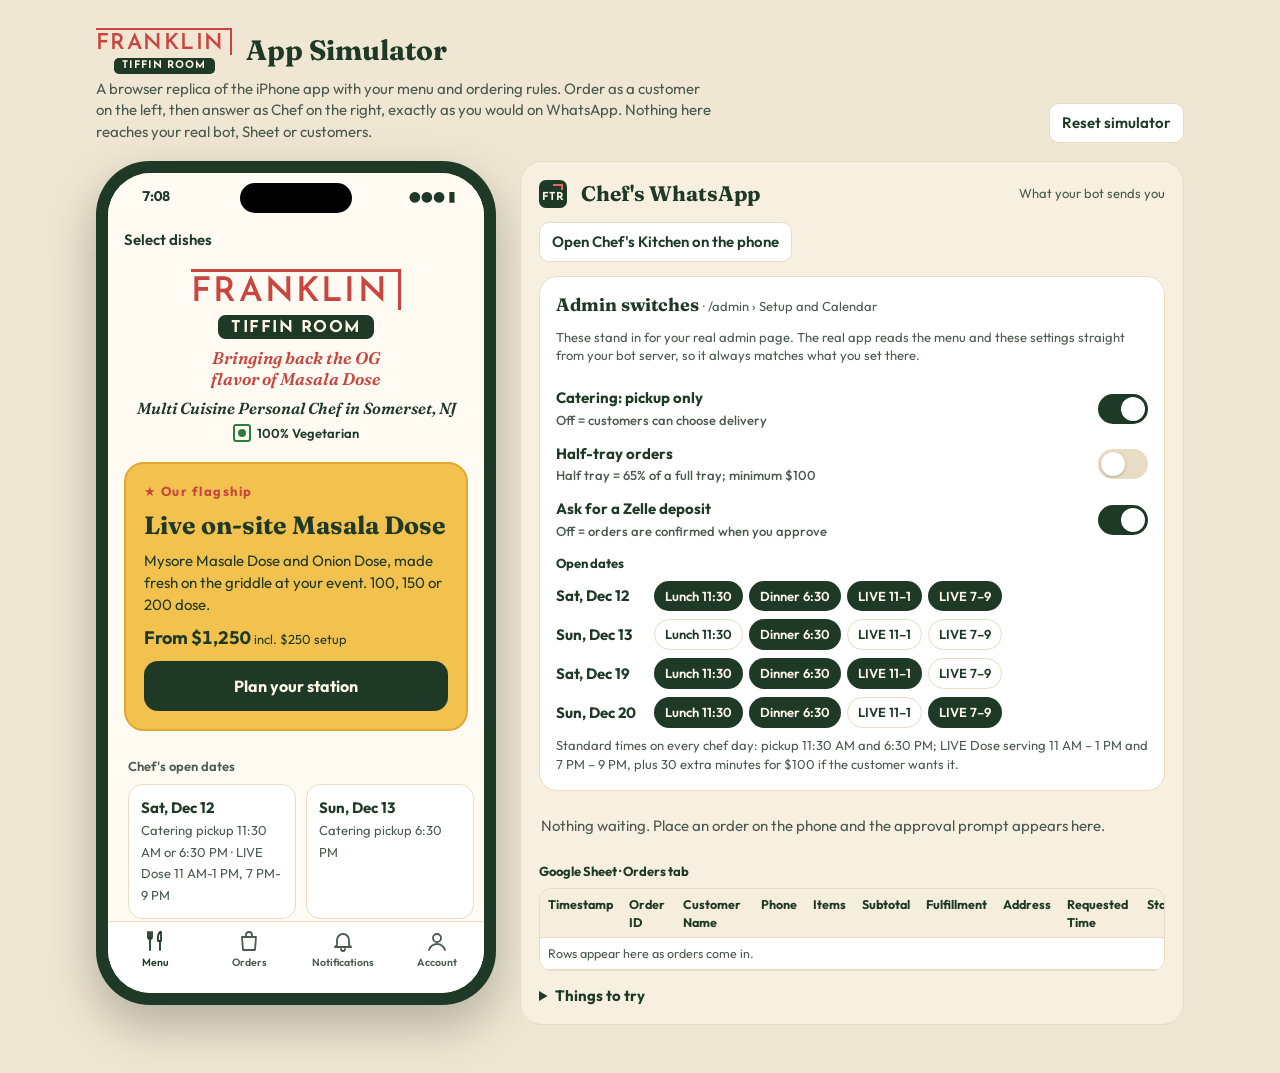
==== commit 841a36ab: "App preview: LIVE Dose sessions and extra time, Chef time change and chat Co-Authored-By: Claude Opu" ====
--- a/app-preview/index.html
+++ b/app-preview/index.html
@@ -186,6 +186,11 @@
 .chef { background: var(--wa); border: 1px solid var(--line); border-radius: 22px; padding: 18px; display: flex; flex-direction: column; gap: 14px; min-width: 0; }
 .chef-head { display: flex; flex-wrap: wrap; align-items: center; gap: 10px 14px; }
 .chef-head h2 { font: 700 21px/1.2 var(--f-display); margin: 0; flex: 1; min-width: 200px; }
+.chef .msg .chatlog { white-space: normal; display: grid; gap: 4px; margin: 8px 0 2px; padding: 8px 10px; border-radius: 10px; background: rgba(0,0,0,.04); font-size: 14px; }
+.cbub { display: grid; gap: 2px; max-width: 82%; }
+.cbub .t { padding: 8px 12px; border-radius: 14px; background: var(--surface, #fff); border: 1px solid var(--line); }
+.cbub.me { justify-self: end; text-align: right; }
+.cbub.me .t { background: var(--leaf); color: var(--leaf-ink, #fff6e6); border-color: transparent; text-align: left; }
 .chef .msg { background: var(--wa-bubble); border-radius: 4px 16px 16px 16px; padding: 12px 14px; white-space: pre-wrap; word-wrap: break-word; box-shadow: 0 1px 1px rgba(0,0,0,.06); }
 .chef .msg .hd { font-weight: 700; margin-bottom: 4px; }
 .chef .btns { display: grid; grid-template-columns: repeat(auto-fit, minmax(120px, 1fr)); gap: 1px; margin-top: 10px; border-top: 1px solid var(--line); background: var(--line); border-radius: 0 0 12px 12px; overflow: hidden; }
@@ -269,8 +274,12 @@
 
 // Chef's open dates: the next two weekends. What each date offers comes from the
 // calendar switches in the Chef panel (Lunch, Dinner, Delivery, LIVE Dose) - like /admin.
-const LDS_WINDOWS = [{ start: "11:00", end: "16:00" }, { start: "11:00", end: "16:00" }, { start: "17:00", end: "21:00" }, { start: "11:00", end: "16:00" }];
-const DEFAULT_DAYS = [{ am: true, pm: true, delivery: true, lds: true }, { am: false, pm: true, delivery: true, lds: false }, { am: true, pm: false, delivery: false, lds: true }, { am: true, pm: true, delivery: true, lds: false }];
+// Standard times (admin › Setup › Standard times): used on every chef day.
+const SESSIONS = [{ start: "11:00", end: "13:00", label: "Lunch" }, { start: "19:00", end: "21:00", label: "Evening" }];
+const EXT = { minutes: 30, fee: 100 };
+const PICKUP_PM = "18:30";
+const DEFAULT_DAYS = [{ am: true, pm: true, delivery: false, ldsL: true, ldsE: true }, { am: false, pm: true, delivery: false, ldsL: false, ldsE: false }, { am: true, pm: true, delivery: false, ldsL: true, ldsE: false }, { am: true, pm: true, delivery: false, ldsL: false, ldsE: true }];
+const extraDoseNote = () => `Extra doses on site (while supplies last): $${LDS.pricePerHundred / 100} per dose, in 10s.`;
 const DEFAULT_SETTINGS = { pickupOnly: true, halfTrays: false, deposit: true };
 function baseDates() {
   let sat = todayISO();
@@ -280,13 +289,13 @@
 function chefDates() {
   return baseDates().map((date, i) => {
     const t = S.days[i];
-    return { date, pickupAM: t.am, pickupPM: t.pm, catering: t.delivery && !S.settings.pickupOnly ? [{ start: "12:00", end: "18:00" }] : [], liveDose: t.lds ? [LDS_WINDOWS[i]] : [] };
+    return { date, pickupAM: t.am, pickupPM: t.pm, catering: t.delivery && !S.settings.pickupOnly ? [{ start: "12:00", end: "18:00" }] : [], liveDose: SESSIONS.filter((w, k) => t[k ? "ldsE" : "ldsL"]).map((w) => ({ ...w })) };
   }).filter((d) => d.pickupAM || d.pickupPM || d.catering.length || d.liveDose.length);
 }
 function summary(d) {
   const parts = [], p = [];
   if (d.pickupAM) p.push("11:30 AM");
-  if (d.pickupPM) p.push("6 PM");
+  if (d.pickupPM) p.push("6:30 PM");
   if (p.length) parts.push("Catering pickup " + p.join(" or "));
   if (d.catering.length) parts.push("Catering delivery " + d.catering.map((w) => tShort(w.start) + "-" + tShort(w.end)).join(", "));
   if (d.liveDose.length) parts.push("LIVE Dose " + d.liveDose.map((w) => tShort(w.start) + "-" + tShort(w.end)).join(", "));
@@ -295,9 +304,8 @@
 function ldsMinutes(total) { return LDS.setupMinutes + (LDS.servingMinutesByTotal[total] || Math.round(total * 0.6)) + LDS.closeoutMinutes; }
 function slotsFor(d, kind, plates, ful) {
   if (kind === "lds") {
-    const len = ldsMinutes(plates), out = [];
-    d.liveDose.forEach((w) => { for (let s = mins(w.start); s + len <= mins(w.end); s += len) out.push({ id: "slot:" + hhmm(s) + "-" + hhmm(s + len), title: t12(hhmm(s)) + " - " + t12(hhmm(s + len)) }); });
-    return out;
+    // The standard on-site sessions open that day.
+    return d.liveDose.map((w) => ({ id: "slot:" + w.start + "-" + w.end, title: t12(w.start) + " - " + t12(w.end), sub: w.label + " session - on-site serving time" }));
   }
   const out = [];
   if (ful === "delivery") {
@@ -305,7 +313,7 @@
     return out;
   }
   if (d.pickupAM) out.push({ id: "slot:pickup-am", title: "Pickup by 11:30 AM", sub: "Lunch order" });
-  if (d.pickupPM) out.push({ id: "slot:pickup-pm", title: "Pickup by 6:00 PM", sub: "Dinner order" });
+  if (d.pickupPM) out.push({ id: "slot:pickup-pm", title: "Pickup by 6:30 PM", sub: "Dinner order" });
   return out;
 }
 function ldsSchedule(start, total) {
@@ -334,7 +342,7 @@
 function stamp() { return new Date().toLocaleString("en-US", { timeZone: TZ, month: "short", day: "numeric", hour: "numeric", minute: "2-digit" }); }
 
 // ------------------------------------------------------------------ state
-const KEY = "ftr-sim-v1";
+const KEY = "ftr-sim-v2";
 function fresh() {
   return {
     user: null, // { phone, first, last }
@@ -369,6 +377,7 @@
 // What the bot would text the customer -> lands in the app's Messages tab.
 // Every message is labelled, the same rules as the server (appInbox.js).
 const TAGS = [
+  ["chef_message", "Message from Chef", /^Message from Chef about your order/i],
   ["paid", "Payment confirmed", /^Payment received - thank you/i],
   ["not_received", "Payment not received", /hasn't received/i],
   ["released", "Released", /released/i],
@@ -376,17 +385,35 @@
   ["screenshot", "Screenshot received", /received your payment screenshot/i],
   ["declined", "Declined", /not able to take|isn't able to take|declined\b/i],
   ["approved", "Approved", /Chef approved your order|is confirmed!|^Confirmed! Your custom order|accepted the quote/i],
-  ["received", "Received", /is being reviewed|has gone to the chef|passed your question along/i]
+  ["received", "Received", /is being reviewed|has gone to the chef|passed your question along|Chef will confirm your order .* shortly/i]
 ];
 function classify(text, header) {
   if (/quote is ready/i.test(header || "")) return { tag: "quote", tagLabel: "Quote ready" };
   for (const [tag, tagLabel, re] of TAGS) if (re.test(text)) return { tag, tagLabel };
   return { tag: "update", tagLabel: "Update" };
 }
+function endChat(id) { if (S.chat === id) S.chat = null; }
+/** Same rules as the bot: "12:30 PM", "6:30 PM - 8:30 PM", optional "11/8" first. */
+function parseChefTime(text, o) {
+  const re = /(\d{1,2})(?::(\d{2}))?\s*([ap])\.?\s?m\.?|\bnoon\b/gi, ts = [];
+  let m; const raw = String(text);
+  while ((m = re.exec(raw))) { if (/noon/i.test(m[0])) { ts.push("12:00"); continue; } let h = +m[1] % 12; if (m[3].toLowerCase() === "p") h += 12; ts.push(String(h).padStart(2, "0") + ":" + (m[2] || "00")); }
+  if (!ts.length) return null;
+  const dm = /(\d{1,2})[\/-](\d{1,2})/.exec(raw.replace(re, " "));
+  let day = o.eventDate;
+  if (dm) { const y = +o.eventDate.slice(0, 4); day = `${y}-${String(+dm[1]).padStart(2, "0")}-${String(+dm[2]).padStart(2, "0")}`; o.eventDate = day; }
+  const dl = dateLabel(day) + ", ";
+  if (o.type === "lds") {
+    let end = ts[1];
+    if (!end) { const r = /(\d{1,2}:\d{2} [AP]M) - (\d{1,2}:\d{2} [AP]M)/.exec(o.requestedTime || ""); const to24 = (l) => { const q = /(\d+):(\d+) ([AP])/.exec(l); let h = +q[1] % 12; if (q[3] === "P") h += 12; return h * 60 + +q[2]; }; const len = r ? to24(r[2]) - to24(r[1]) : 120; end = hhmm(mins(ts[0]) + (len > 0 ? len : 120)); }
+    return `${dl}LIVE Dose serving ${t12(ts[0])} - ${t12(end)}`;
+  }
+  return `${dl}pickup at ${t12(ts[0])}${ts[1] ? " - " + t12(ts[1]) : ""}`;
+}
 function tell(text, extra) { S.inbox.unshift({ id: Math.random().toString(36).slice(2), at: stamp(), text, read: false, ...(extra || {}), ...classify(text, extra && extra.header) }); }
 function chefLog(text) { S.chefLog.unshift(stamp() + " · " + text); }
 function sheetRow(o) {
-  const items = o.type === "custom" ? "CUSTOM REQUEST: " + o.request : o.lines.map((l) => l.kind === "lds" ? `LIVE Dose Station: ${l.detail}${l.travelFee ? ` (+$${l.travelFee.toFixed(2)} travel)` : ""}${l.note ? ` (note: ${l.note})` : ""}` : `${l.qtyLabel || l.qty}x ${l.title}${l.qty % 1 ? " (half tray)" : ""}${l.note ? ` (note: ${l.note})` : ""}`).join("; ");
+  const items = o.type === "custom" ? "CUSTOM REQUEST: " + o.request : o.lines.map((l) => l.kind === "lds" ? `LIVE Dose Station: ${l.detail}${l.travelFee ? ` (+$${l.travelFee.toFixed(2)} travel)` : ""}${l.extFee ? ` (+$${l.extFee.toFixed(2)} for ${EXT.minutes} extra min)` : ""}${l.note ? ` (note: ${l.note})` : ""}` : `${l.qtyLabel || l.qty}x ${l.title}${l.qty % 1 ? " (half tray)" : ""}${l.note ? ` (note: ${l.note})` : ""}`).join("; ");
   const row = S.sheet.find((r) => r.id === o.id);
   const data = { id: o.id, ts: o.createdAt, name: S.user ? S.user.first + " " + S.user.last : "", phone: S.user ? "1" + S.user.phone : "", items, subtotal: o.subtotal.toFixed(2), fulfillment: o.fulfillment || "custom", address: o.address || "", time: o.requestedTime || "", status: o.status, payment: payText(o) };
   if (row) Object.assign(row, data); else S.sheet.unshift(data);
@@ -530,7 +557,11 @@
   const lines = o.lines.map((l) => `<div class="line"><div><b>${l.kind === "lds" ? l.title : (l.qtyLabel || l.qty) + " × " + esc(l.title)}</b>${l.kind === "lds" ? `<div class="small muted">${esc(l.detail)}</div>` : ""}${l.note ? `<div class="small muted">“${esc(l.note)}”</div>` : ""}</div><span class="r num">${money(l.total, true)}</span></div>`).join("");
   const closed = o.status.includes("Released") ? "This order was released because the deposit didn't arrive in time. Call Chef if you'd still like the date." : o.status.includes("Quote Declined") ? "You declined this quote." : "Chef isn't able to take this order. Please call to talk it through, or try another date.";
   return navBar(o.id, back("Orders")) + `<div class="body"><div class="stack" style="padding:8px 16px 28px;gap:20px">
-    <div class="stack" style="gap:6px"><div>${pill(o)}</div><h2 class="h-big" style="font-size:27px">${esc(o.title)}</h2>${o.requestedTime ? `<div class="muted">${esc(o.requestedTime)}</div>` : ""}</div>
+    <div class="stack" style="gap:6px"><div>${pill(o)}</div><h2 class="h-big" style="font-size:27px">${esc(o.title)}</h2>${o.requestedTime ? `<div class="muted">${esc(o.stage === "review" && o.requestedTimeOriginal ? o.requestedTimeOriginal : o.requestedTime)}</div>` : ""}</div>
+    ${o.timeChange && o.stage !== "review" ? `<div class="notice warn">Chef has set your time to ${esc(o.timeChange.to)}. You asked for ${esc(o.timeChange.from)}.</div>` : ""}
+    ${S.chat === o.id || (o.chat || []).length ? `<div class="panel"><div class="spread"><div class="h-card">Messages with Chef</div>${S.chat === o.id ? `<span class="pill act">Chef is waiting</span>` : ""}</div>
+      ${(o.chat || []).map((m) => `<div class="cbub ${m.from === "chef" ? "them" : "me"}"><span class="small muted">${m.from === "chef" ? "Chef" : "You"}</span><span class="t">${esc(m.text)}</span></div>`).join("")}
+      ${S.chat === o.id ? `<div class="row"><input class="field" id="f-reply-${o.id}" data-in="reply:${o.id}" placeholder="Reply to Chef" value="${esc(draft["reply:" + o.id] || "")}"><button class="btn" style="flex:0 0 auto;width:auto;padding:0 18px" data-a="custreply" data-x="${o.id}">Send</button></div><div class="small muted">Chef gets this on WhatsApp right away.</div>` : `<div class="small muted">Chef has closed this chat. Use Ask a question in Account to message Chef.</div>`}</div>` : ""}
     ${o.stage === "closed" ? `<div class="notice bad">${closed}</div>` : tiffin(o)}
     ${action}
     <div class="panel"><div class="h-card">Details</div>${o.type === "custom" ? `<div>${esc(o.request)}</div>` : ""}${lines}${o.subtotal ? `<div class="line" style="border-top:1px solid var(--line);padding-top:10px"><b>Total</b><b class="r num">${money(o.subtotal, true)}</b></div>` : ""}${o.address ? `<div class="small">📍 ${esc(o.address)}</div>` : ""}${o.type === "catering" ? `<button class="btn soft" data-a="reorder" data-x="${o.id}">Order these again</button>` : ""}</div>
@@ -540,10 +571,10 @@
 
 function tagChip(m) {
   if (!m.tag || m.tag === "update") return "";
-  const tone = ["approved", "paid"].includes(m.tag) ? "good" : ["declined", "released", "not_received"].includes(m.tag) ? "bad" : ["deposit_due", "quote"].includes(m.tag) ? "act" : "";
+  const tone = ["approved", "paid"].includes(m.tag) ? "good" : ["declined", "released", "not_received"].includes(m.tag) ? "bad" : ["deposit_due", "quote", "chef_message"].includes(m.tag) ? "act" : "";
   return `<span class="pill ${tone}" style="margin-bottom:6px">${esc(m.tagLabel)}</span>\n`;
 }
-const FILTERS = { all: ["All", () => true], decisions: ["Approvals & declines", (m) => ["approved", "declined", "quote", "released"].includes(m.tag)], payments: ["Payments", (m) => ["deposit_due", "paid", "not_received", "screenshot", "released"].includes(m.tag)] };
+const FILTERS = { all: ["All", () => true], decisions: ["Approvals & declines", (m) => ["approved", "declined", "quote", "released"].includes(m.tag)], messages: ["Messages from Chef", (m) => m.tag === "chef_message"], payments: ["Payments", (m) => ["deposit_due", "paid", "not_received", "screenshot", "released"].includes(m.tag)] };
 function messagesScreen() {
   if (!S.user) return navBar("Notifications") + gate("Sign in to get Chef's approvals, deposit requests and updates about your orders.");
   if (!S.inbox.length) return navBar("Notifications") + `<div class="body"><div class="stack pad" style="text-align:center;padding-top:100px"><div class="h-sec">No notifications yet</div><div class="muted">Chef's approvals, deposit requests and updates about your orders will show up here.</div></div></div>`;
@@ -553,7 +584,7 @@
   const items = S.inbox.filter((m) => FILTERS[f][1](m)).map((m) => {
     const o = m.orderId && S.orders.find((x) => x.id === m.orderId);
     const actions = m.quoteFor && o && o.stage === "quote_ready" ? `<div class="row" style="margin-top:10px"><button class="btn soft" data-a="quote" data-x="${m.quoteFor}" data-y="no">Decline</button><button class="btn" data-a="quote" data-x="${m.quoteFor}" data-y="yes">Accept</button></div>` : "";
-    return `<div class="bubble ${m.read ? "" : "unread"}"><span class="mark"></span><div class="b">${tagChip(m)}${m.header ? `<b>${esc(m.header)}</b>\n` : ""}${esc(m.text)}${actions}<div class="small muted" style="margin-top:8px;display:flex;justify-content:space-between"><span>${m.at}</span>${o ? `<button class="link small" data-a="goorder" data-x="${o.id}">View order</button>` : ""}</div></div></div>`;
+    return `<div class="bubble ${m.read ? "" : "unread"}"><span class="mark"></span><div class="b">${tagChip(m)}${m.header ? `<b>${esc(m.header)}</b>\n` : ""}${esc(m.text)}${actions}<div class="small muted" style="margin-top:8px;display:flex;justify-content:space-between"><span>${m.at}</span>${o ? `<button class="link small" data-a="goorder" data-x="${o.id}">${m.tag === "chef_message" && S.chat === o.id ? "Reply" : "View order"}</button>` : ""}</div></div></div>`;
   }).join("") || `<div class="muted">Nothing here yet.</div>`;
   return navBar("Notifications") + `<div class="body"><div class="stack" style="padding:8px 16px 24px;gap:14px">${chips}${items}</div></div>`;
 }
@@ -619,6 +650,7 @@
       <div class="line"><div><div class="h-card" style="font-size:17px">${LDS.mdTitle}</div><div class="small muted">${LDS.mdDescription}</div></div><b class="r num" style="font:800 24px var(--f-display)">${sh.md}</b></div>
       <div class="line" style="border-top:1px solid var(--line);padding-top:12px"><div><div class="h-card" style="font-size:17px">${LDS.odTitle}</div><div class="small muted">${LDS.odDescription}</div></div><b class="r num" style="font:800 24px var(--f-display)">${sh.total - sh.md}</b></div>
       <div class="line" style="align-items:center"><span class="small muted">${LDS.mdTitle}, in steps of ${LDS.increment}</span><span class="r">${stepper("md", sh.md, 0, sh.total, LDS.increment)}</span></div></div>
+    <div class="panel"><b>On-site serving times</b>${SESSIONS.map((w) => `<div class="line"><span class="muted">${w.label}</span><span class="r num">${t12(w.start)} - ${t12(w.end)}</span></div>`).join("")}<div class="small muted">Need longer? Add ${EXT.minutes} extra minutes for ${money(EXT.fee)} when you book.</div><div class="small muted">${extraDoseNote()}</div></div>
     <label class="stack" style="gap:8px"><b>Notes for the crew (optional)</b><textarea class="field" id="f-ldsnote" data-in="ldsnote" placeholder="Spice level, timing, setup space…">${esc(draft.ldsnote || "")}</textarea></label>
     <div class="notice">Travel: first ${LDS.travelFreeMiles} miles included, then $${LDS.travelFeePerBlock} per ${LDS.travelBlockMiles} miles. You'll see the exact fee once you enter the event address.</div>
     <div class="notice warn">Delays on the event side (late access, space not ready) are charged at ${money(LDS.delayFeePerHour)}/hr.</div>
@@ -669,16 +701,23 @@
       <div class="row"><input class="field" id="f-addr" data-in="addr" placeholder="Street, town, ZIP" value="${esc(draft.addr || "")}"><button class="link" data-a="checkaddr">Check</button></div>${res}</div>`;
   }
   sections += `<div class="stack"><div class="h-sec" style="font-size:22px">Date</div><div class="datechips">${dates.map((d) => { const [wd, md] = dateLabel(d.date).split(", "); return `<button class="opt ${sh.date === d.date ? "on" : ""}" data-a="date" data-x="${d.date}" aria-pressed="${sh.date === d.date}"><span class="small" style="font-weight:600">${wd}</span><b>${md}</b></button>`; }).join("")}</div></div>`;
-  if (date) sections += `<div class="stack" style="gap:10px"><div class="h-sec" style="font-size:22px">${isLDS ? "Crew arrival" : ful === "delivery" ? "Delivery window" : "Pickup time"}</div>${date.slots.map((s) => `<button class="choice ${sh.slot === s.id ? "on" : ""}" data-a="slot" data-x="${s.id}"><span class="radio"></span><span><b>${s.title}</b>${s.sub ? ` <span class="small muted">${s.sub}</span>` : ""}</span></button>`).join("")}</div>`;
+  if (date) sections += `<div class="stack" style="gap:10px"><div class="h-sec" style="font-size:22px">${isLDS ? "On-site serving time" : ful === "delivery" ? "Delivery window" : "Pickup time"}</div>${date.slots.map((s) => `<button class="choice ${sh.slot === s.id ? "on" : ""}" data-a="slot" data-x="${s.id}"><span class="radio"></span><span><b>${s.title}</b>${s.sub ? ` <span class="small muted">${s.sub}</span>` : ""}</span></button>`).join("")}</div>`;
+  if (isLDS && slot) {
+    const [st] = slot.id.slice(5).split("-");
+    sections += `<div class="stack" style="gap:10px"><div class="h-sec" style="font-size:22px">Your LIVE Dose schedule</div>
+      <div class="panel"><div class="line"><span class="muted">Crew arrives to set up</span><span class="r">about ${t12(hhmm(mins(st) - LDS.setupMinutes))}</span></div><div class="line"><span class="muted">Serving on site</span><span class="r">${slot.title}</span></div><div class="small muted">${extraDoseNote()}</div></div>
+      <div>Need longer? Add ${EXT.minutes} extra minutes of serving for ${money(EXT.fee)}.</div>
+      <div class="pick" style="grid-template-columns:1fr 1fr"><button class="opt ${!sh.extend ? "on" : ""}" data-a="extend" data-x="no" aria-pressed="${!sh.extend}" style="font-weight:700">No, that's fine</button><button class="opt ${sh.extend ? "on" : ""}" data-a="extend" data-x="yes" aria-pressed="${!!sh.extend}" style="font-weight:700">Add ${EXT.minutes} min +${money(EXT.fee)}</button></div></div>`;
+  }
 
   let review = "", total = 0;
   if (ready) {
     const o = buildOrder(sh, date, slot); total = o.subtotal;
     review = `<div class="stack"><div class="h-sec" style="font-size:22px">Review</div>
       <div class="panel">${o.lines.map((l) => `<div class="line"><div><b>${l.kind === "lds" ? l.title : (l.qtyLabel || l.qty) + " × " + esc(l.title)}</b>${l.kind === "lds" ? `<div class="small muted">${l.detail}</div>` : ""}${l.note ? `<div class="small muted">“${esc(l.note)}”</div>` : ""}</div><span class="r num">${money(l.total, true)}</span></div>`).join("")}
-      ${o.travelFee ? `<div class="small muted">Includes ${money(o.travelFee)} travel (first ${LDS.travelFreeMiles} miles included, then $${LDS.travelFeePerBlock} per ${LDS.travelBlockMiles} miles)</div>` : ""}${o.travelUnknown ? `<div class="small muted">Chef will add any travel fee after checking the address.</div>` : ""}
+      ${o.extFee ? `<div class="small muted">Includes ${money(o.extFee)} for ${EXT.minutes} extra minutes of serving</div>` : ""}${o.travelFee ? `<div class="small muted">Includes ${money(o.travelFee)} travel (first ${LDS.travelFreeMiles} miles included, then $${LDS.travelFeePerBlock} per ${LDS.travelBlockMiles} miles)</div>` : ""}${o.travelUnknown ? `<div class="small muted">Chef will add any travel fee after checking the address.</div>` : ""}
       <div class="line" style="border-top:1px solid var(--line);padding-top:10px"><b>Subtotal</b><b class="r num">${money(o.subtotal, true)}</b></div></div>
-      <div class="panel"><div>📅 ${esc(o.requestedTime)}</div>${o.schedule ? `<div class="small" style="padding-left:24px"><div class="line"><span class="muted">Crew arrives</span><span class="r">${o.schedule.arrival}</span></div><div class="line"><span class="muted">First dose ready</span><span class="r">${o.schedule.firstDose}</span></div><div class="line"><span class="muted">Last dose ready</span><span class="r">${o.schedule.lastDose}</span></div><div class="line"><span class="muted">Wrap-up complete</span><span class="r">${o.schedule.wrapUp}</span></div></div>` : ""}${o.address ? `<div>📍 ${esc(o.address)}</div>` : ""}${o.outOfRange ? `<div style="color:var(--tur-ink)">Outside our usual range - Chef will decide</div>` : ""}${o.fulfillment === "delivery" && !isLDS ? `<div class="small muted">Delivery fee based on distance - Chef adds it when confirming.</div>` : ""}<div>💵 ${S.settings.deposit ? `50% Zelle deposit after Chef approves, balance at ${isLDS ? "the event" : o.fulfillment}.` : `Payment is collected at ${isLDS ? "the event" : o.fulfillment}.`}</div></div>
+      <div class="panel"><div>📅 ${esc(o.requestedTime)}</div>${o.schedule ? `<div class="small" style="padding-left:24px"><div class="line"><span class="muted">Crew arrives</span><span class="r">about ${o.schedule.arrival}</span></div><div class="line"><span class="muted">Serving on site</span><span class="r">${o.schedule.serving}</span></div>${o.schedule.extra ? `<div class="line"><span class="muted">Extra time</span><span class="r">${o.schedule.extra} min</span></div>` : ""}</div>` : ""}${o.address ? `<div>📍 ${esc(o.address)}</div>` : ""}${o.outOfRange ? `<div style="color:var(--tur-ink)">Outside our usual range - Chef will decide</div>` : ""}${o.fulfillment === "delivery" && !isLDS ? `<div class="small muted">Delivery fee based on distance - Chef adds it when confirming.</div>` : ""}<div>💵 ${S.settings.deposit ? `50% Zelle deposit after Chef approves, balance ${isLDS ? "on the day of your event" : "at " + o.fulfillment}.` : `Payment is collected ${isLDS ? "on the day of your event" : "at " + o.fulfillment}.`}</div></div>
       <div class="small muted">Nothing is charged now. Chef reviews every order and you'll get the answer here in the app.</div></div>`;
   }
   return navBar("Checkout", `<button class="link" data-a="view" data-x="cart">‹ Order</button>`, close()) +
@@ -688,22 +727,24 @@
 
 function buildOrder(sh, date, slot) {
   const isLDS = !!S.cart.lds, ev = dateLabel(date.date);
-  let lines, address = "", outOfRange = null, travel = 0, travelUnknown = false, requestedTime, schedule = null, distance = null;
+  let extFee = 0, lines, address = "", outOfRange = null, travel = 0, travelUnknown = false, requestedTime, schedule = null, distance = null;
   if (isLDS) {
     const c = S.cart.lds, a = sh.addr;
     if (a.status === "match") { address = a.label; distance = a.miles; travel = a.fee || 0; if (!a.inRange) outOfRange = { miles: a.miles, max: ST.delivery.ldsMaxMiles }; }
     else { address = (draft.addr || "").trim(); travelUnknown = true; }
-    lines = [{ kind: "lds", title: "LIVE Dose Station", detail: ldsDetail(c), note: c.note, total: c.price + travel, travelFee: travel }];
-    const start = slot.id.slice(5).split("-")[0];
-    schedule = ldsSchedule(start, c.total);
-    requestedTime = `${ev}, crew arrival ${schedule.arrival} - wrap-up ${schedule.wrapUp} (first dose ${schedule.firstDose}, last dose ${schedule.lastDose})`;
+    extFee = sh.extend ? EXT.fee : 0;
+    lines = [{ kind: "lds", title: "LIVE Dose Station", detail: ldsDetail(c), note: c.note, total: c.price + travel + extFee, travelFee: travel, extFee }];
+    const [start, end] = slot.id.slice(5).split("-");
+    const endLbl = t12(hhmm(mins(end) + (sh.extend ? EXT.minutes : 0)));
+    schedule = { arrival: t12(hhmm(mins(start) - LDS.setupMinutes)), serving: `${t12(start)} - ${endLbl}`, extra: sh.extend ? EXT.minutes : 0 };
+    requestedTime = `${ev}, LIVE Dose serving ${t12(start)} - ${endLbl}${sh.extend ? ` (incl. ${EXT.minutes} extra min)` : ""}`;
   } else {
     lines = S.cart.lines.map((l) => ({ kind: "catering", id: l.id, title: l.title, qty: l.qty, qtyLabel: qtyText(l.qty), note: l.note, total: trayTotal(l.price, l.qty) }));
-    if (slot.id === "slot:pickup-am" || slot.id === "slot:pickup-pm") requestedTime = `${ev}, ${slot.id === "slot:pickup-am" ? "pickup by 11:30 AM (lunch)" : "pickup by 6:00 PM (dinner)"}`;
+    if (slot.id === "slot:pickup-am" || slot.id === "slot:pickup-pm") requestedTime = `${ev}, ${slot.id === "slot:pickup-am" ? "pickup by 11:30 AM (lunch)" : "pickup by 6:30 PM (dinner)"}`;
     else { const [a, b] = slot.id.slice(5).split("-"); requestedTime = `${ev}, ${t12(a)} - ${t12(b)}`; address = sh.addr && sh.addr.status === "match" ? sh.addr.label : (draft.addr || "").trim(); distance = sh.addr && sh.addr.miles; }
   }
   const subtotal = lines.reduce((s, l) => s + l.total, 0);
-  return { lines, subtotal, address, outOfRange, travelFee: travel, travelUnknown, requestedTime, schedule, distance, eventDate: date.date, eventLabel: ev, type: isLDS ? "lds" : "catering", fulfillment: isLDS || (sh.ful === "delivery" && !S.settings.pickupOnly) ? "delivery" : "pickup" };
+  return { extFee, lines, subtotal, address, outOfRange, travelFee: travel, travelUnknown, requestedTime, schedule, distance, eventDate: date.date, eventLabel: ev, type: isLDS ? "lds" : "catering", fulfillment: isLDS || (sh.ful === "delivery" && !S.settings.pickupOnly) ? "delivery" : "pickup" };
 }
 
 function placedSheet(sh) {
@@ -760,12 +801,17 @@
   const name = S.user ? `${S.user.first} ${S.user.last}` : "customer", ph = S.user ? "1" + S.user.phone : "";
   const cards = [];
   S.orders.forEach((o) => {
-    const lines = o.type === "custom" ? "" : o.lines.map((l) => l.kind === "lds" ? `- LIVE Dose Station: ${l.detail}${l.note ? ` (${l.note})` : ""} (+$${LDS.setupFee.toFixed(2)} setup)${l.travelFee ? ` (+$${l.travelFee.toFixed(2)} travel)` : ""} ($${l.total.toFixed(2)})` : `- ${l.qty}x ${l.title}${l.note ? ` (${l.note})` : ""} ($${l.total.toFixed(2)})`).join("\n");
+    const lines = o.type === "custom" ? "" : o.lines.map((l) => l.kind === "lds" ? `- LIVE Dose Station: ${l.detail}${l.note ? ` (${l.note})` : ""} (+$${LDS.setupFee.toFixed(2)} setup)${l.travelFee ? ` (+$${l.travelFee.toFixed(2)} travel)` : ""}${l.extFee ? ` (+$${l.extFee.toFixed(2)} for ${EXT.minutes} extra min)` : ""} ($${l.total.toFixed(2)})` : `- ${l.qty}x ${l.title}${l.note ? ` (${l.note})` : ""} ($${l.total.toFixed(2)})`).join("\n");
     if (o.stage === "review") {
       const range = o.outOfRange ? `\nOUTSIDE RANGE: ~${o.outOfRange.miles} mi (your limit is ${o.outOfRange.max}) - customer asked for an exception` : "";
       cards.push(`<div class="msg"><div class="hd">New app order needs approval</div>Order ${o.id} from ${esc(name)} (${ph}) via the FTR app\n${esc(lines)}\nSubtotal: $${o.subtotal.toFixed(2)}\n${o.fulfillment === "delivery" ? "Deliver to: " + esc(o.address) + (o.distance != null ? ` (~${o.distance} mi, verified)` : " (NOT verified - please check)") + (o.type === "lds" ? "" : "\n(Add delivery fee via Edit price)") : "Pickup"}\nRequested time: ${esc(o.requestedTime)}${range}
+${o.timeChange ? `\nTime changed by you - customer asked: ${esc(o.timeChange.from)}` : ""}
+        ${(o.chat || []).length ? `<div class="chatlog">${o.chat.map((m) => `<div class="${m.from}"><b>${m.from === "chef" ? "You" : esc(name.split(" ")[0])}:</b> ${esc(m.text)}</div>`).join("")}</div>` : ""}
+        ${S.ui.editMenu === o.id ? `<div class="btns"><button data-a="chef-editp" data-x="${o.id}">Change price</button><button data-a="chef-editt" data-x="${o.id}">Change time</button><button data-a="chef-msg" data-x="${o.id}">Message customer</button></div>` : ""}
         ${S.ui.editPrice === o.id ? `<div class="inline"><input id="f-price" data-in="price" inputmode="decimal" placeholder="New total, e.g. ${(o.subtotal + 50).toFixed(0)}"><button data-a="chef-price" data-x="${o.id}">Save price</button></div>` : ""}
-        <div class="btns"><button data-a="chef-approve" data-x="${o.id}">Approve</button><button data-a="chef-edit" data-x="${o.id}">Edit price</button><button data-a="chef-decline" data-x="${o.id}">Decline</button></div></div>`);
+        ${S.ui.editTime === o.id ? `<div class="inline"><input id="f-ctime" data-in="ctime" placeholder="${o.type === "lds" ? "6:30 PM - 8:30 PM" : "12:30 PM"}"><button data-a="chef-time" data-x="${o.id}">Save time</button></div>${S.ui.timeErr === o.id ? `<div class="small" style="color:var(--bad)">Sorry, I couldn't read that time. Reply like "12:30 PM" or "6:30 PM - 8:30 PM" (with AM/PM).</div>` : ""}` : ""}
+        ${S.chat === o.id ? `<div class="inline"><input id="f-cmsg" data-in="cmsg" placeholder="Type a message to ${esc(name.split(" ")[0])}"><button data-a="chef-send" data-x="${o.id}">Send</button></div>` : ""}
+        <div class="btns"><button data-a="chef-approve" data-x="${o.id}">Approve</button>${S.chat === o.id ? `<button data-a="chef-endchat" data-x="${o.id}">End chat</button>` : `<button data-a="chef-edit" data-x="${o.id}">Edit / message</button>`}<button data-a="chef-decline" data-x="${o.id}">Decline</button></div></div>`);
     }
     if (o.stage === "deposit_review") {
       cards.push(`<div class="msg"><div class="hd">Deposit screenshot</div>${esc(name)} (${ph}) sent a Zelle screenshot for ${o.id}.\nDeposit due: ${money(o.payment.depositDue, true)} (order total ${money(o.subtotal, true)})\n\nOpen your bank app - tap Payment received only once you see the money.
@@ -785,14 +831,14 @@
   S.questions && S.questions.forEach((q) => cards.push(`<div class="msg">Question from ${esc(name)} (${ph}) via the FTR app:\n\n"${esc(q)}"\n\nReply to them directly at that number.</div>`));
   const rows = S.sheet.map((r) => `<tr><td>${esc(r.ts)}</td><td>${r.id}</td><td>${esc(r.name)}</td><td>${r.phone}</td><td>${esc(r.items)}</td><td class="num">${r.subtotal}</td><td>${r.fulfillment}</td><td>${esc(r.address)}</td><td>${esc(r.time)}</td><td>${esc(r.status)}</td><td>${esc(r.payment)}</td></tr>`).join("");
   const sw = (k, label, hint) => `<div class="toggle" style="font-weight:500"><span><b>${label}</b><br><span class="small muted">${hint}</span></span><button class="switch ${S.settings[k] ? "on" : ""}" role="switch" aria-checked="${S.settings[k]}" aria-label="${label}" data-a="setting" data-x="${k}"></button></div>`;
-  const dayRows = baseDates().map((d, i) => `<div class="row" style="gap:6px;flex-wrap:wrap"><b style="width:92px;flex:none">${dateLabel(d)}</b>${[["am", "Lunch"], ["pm", "Dinner"], ["delivery", "Delivery"], ["lds", "LIVE Dose"]].map(([k, l]) => `<button class="opt ${S.days[i][k] ? "on" : ""}" style="padding:5px 10px;border-radius:99px;font-size:13px;font-weight:600${k === "delivery" && S.settings.pickupOnly ? ";opacity:.5" : ""}" data-a="day" data-x="${i}" data-y="${k}" aria-pressed="${S.days[i][k]}">${l}</button>`).join("")}</div>`).join("");
+  const dayRows = baseDates().map((d, i) => `<div class="row" style="gap:6px;flex-wrap:wrap"><b style="width:92px;flex:none">${dateLabel(d)}</b>${[["am", "Lunch 11:30"], ["pm", "Dinner 6:30"], ...(S.settings.pickupOnly ? [] : [["delivery", "Delivery"]]), ["ldsL", "LIVE 11–1"], ["ldsE", "LIVE 7–9"]].map(([k, l]) => `<button class="opt ${S.days[i][k] ? "on" : ""}" style="padding:5px 10px;border-radius:99px;font-size:13px;font-weight:600${k === "delivery" && S.settings.pickupOnly ? ";opacity:.5" : ""}" data-a="day" data-x="${i}" data-y="${k}" aria-pressed="${S.days[i][k]}">${l}</button>`).join("")}</div>`).join("");
   const admin = `<button class="ghost" data-a="kitchen" style="align-self:flex-start">Open Chef's Kitchen on the phone</button>
   <div class="panel" style="background:var(--wa-bubble)"><div style="font:700 18px var(--f-display)">Admin switches <span class="small muted" style="font-family:var(--f-body);font-weight:400">· /admin › Setup and Calendar</span></div><div class="small muted">These stand in for your real admin page. The real app reads the menu and these settings straight from your bot server, so it always matches what you set there.</div>
     <div class="stack" style="gap:12px;margin-top:10px">
       ${sw("pickupOnly", "Catering: pickup only", "Off = customers can choose delivery")}
       ${sw("halfTrays", "Half-tray orders", "Half tray = 65% of a full tray; minimum $100")}
       ${sw("deposit", "Ask for a Zelle deposit", "Off = orders are confirmed when you approve")}
-      <div class="stack" style="gap:8px"><b class="small">Open dates</b>${dayRows}${S.settings.pickupOnly ? `<span class="small muted">Delivery only shows to customers when pickup-only is off.</span>` : ""}</div>
+      <div class="stack" style="gap:8px"><b class="small">Open dates</b>${dayRows}<span class="small muted">Standard times on every chef day: pickup 11:30 AM and 6:30 PM; LIVE Dose serving 11 AM – 1 PM and 7 PM – 9 PM, plus ${EXT.minutes} extra minutes for ${money(EXT.fee)} if the customer wants it.</span></div>
     </div></div>`;
   return `<div class="chef-head"><span class="mark"></span><h2>Chef's WhatsApp</h2><span class="small muted">What your bot sends you</span></div>${admin}
     ${cards.length ? cards.join("") : `<div class="empty">Nothing waiting. Place an order on the phone and the approval prompt appears here.</div>`}
@@ -803,7 +849,8 @@
       <li>Add 2 trays of Bisi Bele Bhath, check out, sign in (the code arrives as a text at the top of the phone), then tap Approve here.</li>
       <li>Upload any picture as the Zelle screenshot, then tap Payment received.</li>
       <li>Add Palya - the app won't let you add it without choosing a vegetable.</li>
-      <li>Plan a 150-plate LIVE Dose Station and try the Philadelphia address to see the out-of-range request.</li>
+      <li>Plan a 150-plate LIVE Dose Station, pick the 7 PM session and add 30 minutes for $100. Try the Philadelphia address to see the out-of-range request.</li>
+      <li>On a waiting order, tap Edit / message → Change time (e.g. "12:30 PM"), then Message customer, reply on the phone, and Approve.</li>
       <li>Ask for a custom quote, send a price from here, and accept it in Messages.</li>
     </ul></details>`;
 }
@@ -874,6 +921,13 @@
   },
   date(x) { const sh = S.ui.sheet; sh.date = x; sh.slot = null; const isLDS = !!S.cart.lds; const d = chefDates().find((c) => c.date === x); const sl = slotsFor(d, isLDS ? "lds" : "catering", isLDS ? S.cart.lds.total : 0, isLDS ? "delivery" : sh.ful || "pickup"); if (sl.length === 1) sh.slot = sl[0].id; render(); },
   slot(x) { S.ui.sheet.slot = x; render(); },
+  extend(x) { S.ui.sheet.extend = x === "yes"; render(); },
+  custreply(x) {
+    const o = S.orders.find((q) => q.id === x), t = (draft["reply:" + x] || "").trim();
+    if (!t || S.chat !== x) return;
+    o.chat = (o.chat || []).concat([{ from: "customer", text: t, at: stamp() }]); draft["reply:" + x] = "";
+    chefLog(`Reply about ${o.id} - ${S.user ? S.user.first + " " + S.user.last : "Customer"} says: ${t} (Your next message goes to them.)`); render();
+  },
   place() {
     const sh = S.ui.sheet, isLDS = !!S.cart.lds;
     const dates = chefDates().map((d) => ({ ...d, slots: slotsFor(d, isLDS ? "lds" : "catering", isLDS ? S.cart.lds.total : 0, isLDS ? "delivery" : sh.ful || "pickup") }));
@@ -958,9 +1012,11 @@
   // chef
   "chef-approve"(x) {
     const o = S.orders.find((q) => q.id === x);
+    endChat(x);
+    const tnote = `\nTime: ${o.requestedTime}` + (o.timeChange ? `\n\nPlease note: Chef has set your time to ${o.timeChange.to} (you asked for ${o.timeChange.from}).` : "");
     if (!S.settings.deposit) {
       setStatus(o, "Confirmed", "confirmed");
-      tell(`Good news - your order ${o.id} is confirmed! Subtotal: $${o.subtotal.toFixed(2)}. We'll have it ready for your requested time. Payment will be collected at ${o.fulfillment}. See you then!`, { orderId: o.id });
+      tell(`Good news - your order ${o.id} is confirmed! Subtotal: $${o.subtotal.toFixed(2)}.${tnote}\n\nPayment will be collected ${o.type === "lds" ? "on the day of your event" : "at " + o.fulfillment}. See you then!`, { orderId: o.id });
       chefLog(`Order ${o.id} confirmed - customer notified (Zelle deposits are off).`);
       render();
       return;
@@ -968,12 +1024,38 @@
     const dep = Math.round(o.subtotal * 50) / 100;
     o.payment = { state: "awaiting", depositDue: dep, balance: Math.round((o.subtotal - dep) * 100) / 100, deadline: deadlineFor(o).getTime() };
     setStatus(o, "Awaiting Deposit", "deposit_due");
-    tell(`Good news - Chef approved your order ${o.id}! Total: $${o.subtotal.toFixed(2)}.`, { orderId: o.id });
+    tell(`Good news - Chef approved your order ${o.id}! Total: $${o.subtotal.toFixed(2)}.${tnote}`, { orderId: o.id });
     tell(depositText(o), { orderId: o.id });
     chefLog(`Approved ${o.id}. Deposit ${money(dep, true)} requested.`);
     render();
   },
-  "chef-edit"(x) { S.ui.editPrice = S.ui.editPrice === x ? null : x; draft.price = ""; render(); },
+  "chef-edit"(x) { S.ui.editMenu = S.ui.editMenu === x ? null : x; S.ui.editPrice = null; S.ui.editTime = null; render(); },
+  "chef-editp"(x) { S.ui.editMenu = null; S.ui.editPrice = x; draft.price = ""; render(); },
+  "chef-editt"(x) { S.ui.editMenu = null; S.ui.editTime = x; S.ui.timeErr = null; draft.ctime = ""; render(); },
+  "chef-time"(x) {
+    const o = S.orders.find((q) => q.id === x), ch = parseChefTime(draft.ctime || "", o);
+    if (!ch) { S.ui.timeErr = x; render(); return; }
+    const from = (o.timeChange && o.timeChange.from) || o.requestedTime;
+    o.requestedTimeOriginal = from;
+    o.requestedTime = ch + " (set by Chef)";
+    o.timeChange = { from, to: ch };
+    S.ui.editTime = null; S.ui.timeErr = null; sheetRow(o);
+    chefLog(`Order ${o.id} time changed. Customer asked: ${from} · New time: ${ch}. They'll see it when you approve.`); render();
+  },
+  "chef-msg"(x) {
+    const o = S.orders.find((q) => q.id === x);
+    S.ui.editMenu = null; S.chat = x; draft.cmsg = "";
+    chefLog(`Chat with ${S.user ? S.user.first + " " + S.user.last : "the customer"} about ${o.id} is open. Type below - it goes from the FTR number.`); render();
+  },
+  "chef-send"(x) {
+    const o = S.orders.find((q) => q.id === x), t = (draft.cmsg || "").trim(); if (!t) return;
+    o.chat = (o.chat || []).concat([{ from: "chef", text: t, at: stamp() }]); draft.cmsg = "";
+    tell(`Message from Chef about your order ${o.id}:\n\n${t}\n\n(Tap Reply to answer Chef.)`, { orderId: o.id }); render();
+  },
+  "chef-endchat"(x) {
+    endChat(x); tell(`Thanks! Chef will confirm your order ${x} here shortly.`, { orderId: x });
+    chefLog(`Chat about ${x} ended. Approve or decline now?`); render();
+  },
   "chef-price"(x) {
     const v = parseFloat(String(draft.price || "").replace(/[^0-9.]/g, ""));
     if (!(v > 0)) return;
@@ -981,6 +1063,7 @@
     chefLog(`New price for ${o.id}: ${money(v, true)}. Tap Approve to send it.`); render();
   },
   "chef-decline"(x) {
+    endChat(x);
     const o = S.orders.find((q) => q.id === x); setStatus(o, "Declined", "closed");
     tell(`Sorry, we're not able to take order ${o.id} right now. Please reach out to us directly, or type "menu" to try a different order.`, { orderId: o.id });
     chefLog(`Declined ${o.id} - customer notified.`); render();
@@ -1055,7 +1138,7 @@
   day(x, y) {
     S.days[+x][y] = !S.days[+x][y];
     if (S.ui.sheet && S.ui.sheet.view === "checkout") { S.ui.sheet.date = null; S.ui.sheet.slot = null; }
-    chefLog(`Calendar: ${dateLabel(baseDates()[+x])} ${{ am: "Lunch pickup", pm: "Dinner pickup", delivery: "Delivery", lds: "LIVE Dose" }[y]} ${S.days[+x][y] ? "opened" : "closed"}.`);
+    chefLog(`Calendar: ${dateLabel(baseDates()[+x])} ${{ am: "Lunch pickup", pm: "Dinner pickup", delivery: "Delivery", ldsL: "LIVE Dose lunch session", ldsE: "LIVE Dose evening session" }[y]} ${S.days[+x][y] ? "opened" : "closed"}.`);
     render();
   },
   reset() { S = fresh(); Object.keys(draft).forEach((k) => delete draft[k]); render(true); }
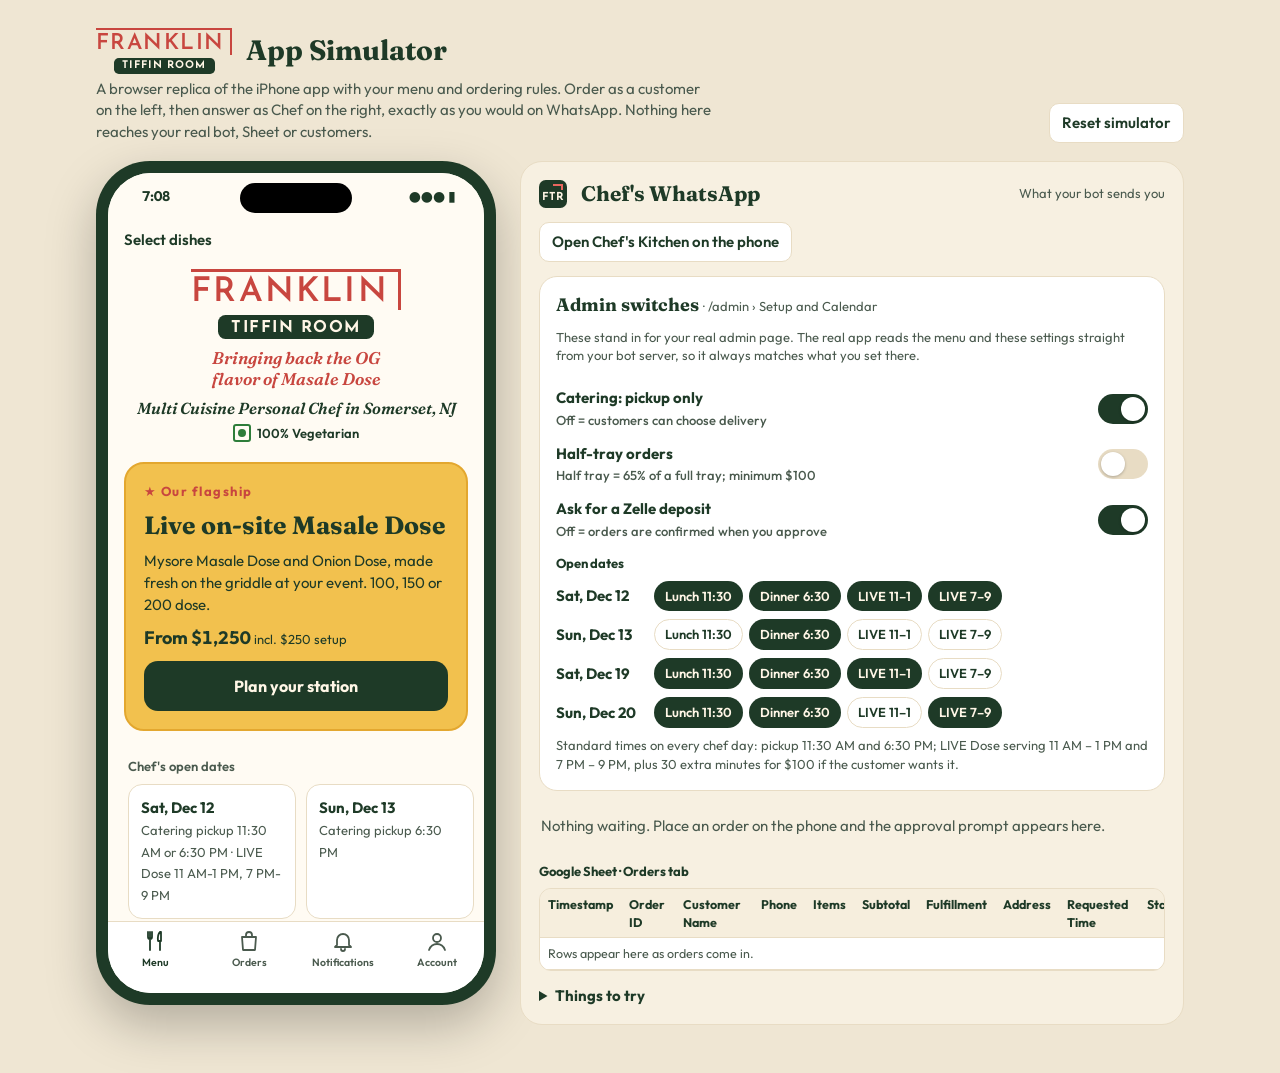
==== commit 07c0671a: "Masale Dose spelling in the app preview Co-Authored-By: Claude Opus 5.5 <noreply@anthropic.com> Clau" ====
--- a/app-preview/index.html
+++ b/app-preview/index.html
@@ -458,10 +458,10 @@
   }).join("");
   return navBar("", `<button class="link" data-a="selectmode">${S.ui.selecting ? "Cancel" : "Select dishes"}</button>`, "") +
   `<div class="body"><div class="stack" style="gap:0;padding-bottom:24px">
-    <div class="pad stack" style="padding-top:6px;padding-bottom:20px;gap:8px;align-items:center;text-align:center">${LOGO(34)}<div class="tagline">Bringing back the OG flavor of Masala Dose</div><div class="stack" style="gap:6px;align-items:center"><span style="font:italic 600 16px var(--f-display)">Multi Cuisine Personal Chef in Somerset, NJ</span><span class="veg"><i></i>100% Vegetarian</span></div></div>
+    <div class="pad stack" style="padding-top:6px;padding-bottom:20px;gap:8px;align-items:center;text-align:center">${LOGO(34)}<div class="tagline">Bringing back the OG flavor of Masale Dose</div><div class="stack" style="gap:6px;align-items:center"><span style="font:italic 600 16px var(--f-display)">Multi Cuisine Personal Chef in Somerset, NJ</span><span class="veg"><i></i>100% Vegetarian</span></div></div>
     <div class="lds" style="margin-bottom:26px">
       <span class="flag">★ Our flagship</span>
-      <div style="font:700 25px/1.15 var(--f-display)">Live on-site Masala Dose</div>
+      <div style="font:700 25px/1.15 var(--f-display)">Live on-site Masale Dose</div>
       <div>${LDS.mdTitle} and ${LDS.odTitle}, made fresh on the griddle at your event. 100, 150 or 200 dose.</div>
       <div><b class="num" style="font-size:18px">From ${money(ldsPrice(LDS.minTotal))}</b> <span class="small">incl. ${money(LDS.setupFee)} setup</span></div>
       <button class="btn" data-a="lds" ${dates.some((d) => d.liveDose.length) ? "" : "disabled"}>${S.cart.lds ? "Change your station" : "Plan your station"}</button>
@@ -600,7 +600,7 @@
     <button class="ocard" data-a="kitchen" style="flex-direction:row;align-items:center;gap:14px"><span class="mark" style="width:40px;height:40px;font-size:15px"></span><span class="stack" style="gap:2px;flex:1"><b class="h-card" style="font-size:18px">Chef's Kitchen</b><span class="small muted">Orders, approvals, menu, calendar and Setup - your admin page. Shows only on Chef's phone.</span></span><span class="muted">›</span></button>
     ${u ? `<div class="panel"><div class="h-card" style="font-size:22px">${esc(u.first)} ${esc(u.last)}</div><div class="muted num">${phoneFmt(u.phone)}</div>${u.address ? `<div class="small"><span class="muted">Saved address</span><br>${esc(u.address)}</div>` : ""}</div>`
       : `<div class="panel"><div class="h-card">Order with your phone number</div><div class="muted">Signing in lets you send orders, follow them and get Chef's replies.</div><button class="btn" data-a="signin">Sign in</button></div>`}
-    <div class="panel"><b class="small muted">Talk to Chef</b><button class="link" style="text-align:left" data-a="compose" data-x="custom">Request a custom quote</button><button class="link" style="text-align:left" data-a="compose" data-x="question">Ask a question</button><span>Call or text <b style="font-family:var(--f-logo);color:var(--red);font-size:17px">1-234-FTR-DOSE</b> (387-3673)</span><span>franklintiffinroom@gmail.com</span><span>Instagram @ftr.doseadda</span><span>Zelle: FranklinTiffinRoom</span></div>
+    <div class="panel"><b class="small muted">Talk to Chef</b><button class="link" style="text-align:left" data-a="compose" data-x="custom">Request a custom quote</button><button class="link" style="text-align:left" data-a="compose" data-x="question">Ask a question</button><span>Call or text <b style="font-family:var(--f-logo);color:var(--red);font-size:17px">1-234-FTR-DOSE</b> (387-3673)</span><span>thechef@franklintiffinroom.com</span><span>Instagram @ftr.doseadda</span><span>Zelle: FranklinTiffinRoom</span></div>
     <div class="panel"><b class="small muted">How ordering works</b><div>Chef reviews every order and replies here. ${S.settings.deposit ? "A 50% Zelle deposit locks in your date: catering is due 2 days before the day of your order, and the LIVE Dose Station by 10:00 AM 3 days before the event." : "Payment is collected in person."}</div><div>${S.settings.pickupOnly ? "Catering trays are picked up from our kitchen." : "Catering trays can be picked up or delivered."} The LIVE Dose Station comes to you.</div></div>
     ${u ? `<div class="panel"><button class="link" style="text-align:left" data-a="signout">Sign out</button>${S.ui.confirmDelete ? `<div class="notice bad">Delete your account? You'll be signed out and your saved details removed.</div><div class="row"><button class="btn soft" data-a="nodelete">Keep it</button><button class="btn" style="background:var(--bad);color:#fff" data-a="delete">Delete</button></div>` : `<button class="link" style="text-align:left;color:var(--bad)" data-a="askdelete">Delete my account</button>`}<div class="small muted">Deleting removes your sign-in, saved name, address and messages. Order records are kept by Franklin Tiffin Room.</div></div>` : ""}
     <div class="small muted" style="text-align:center">Version 1.0 · simulator</div>
